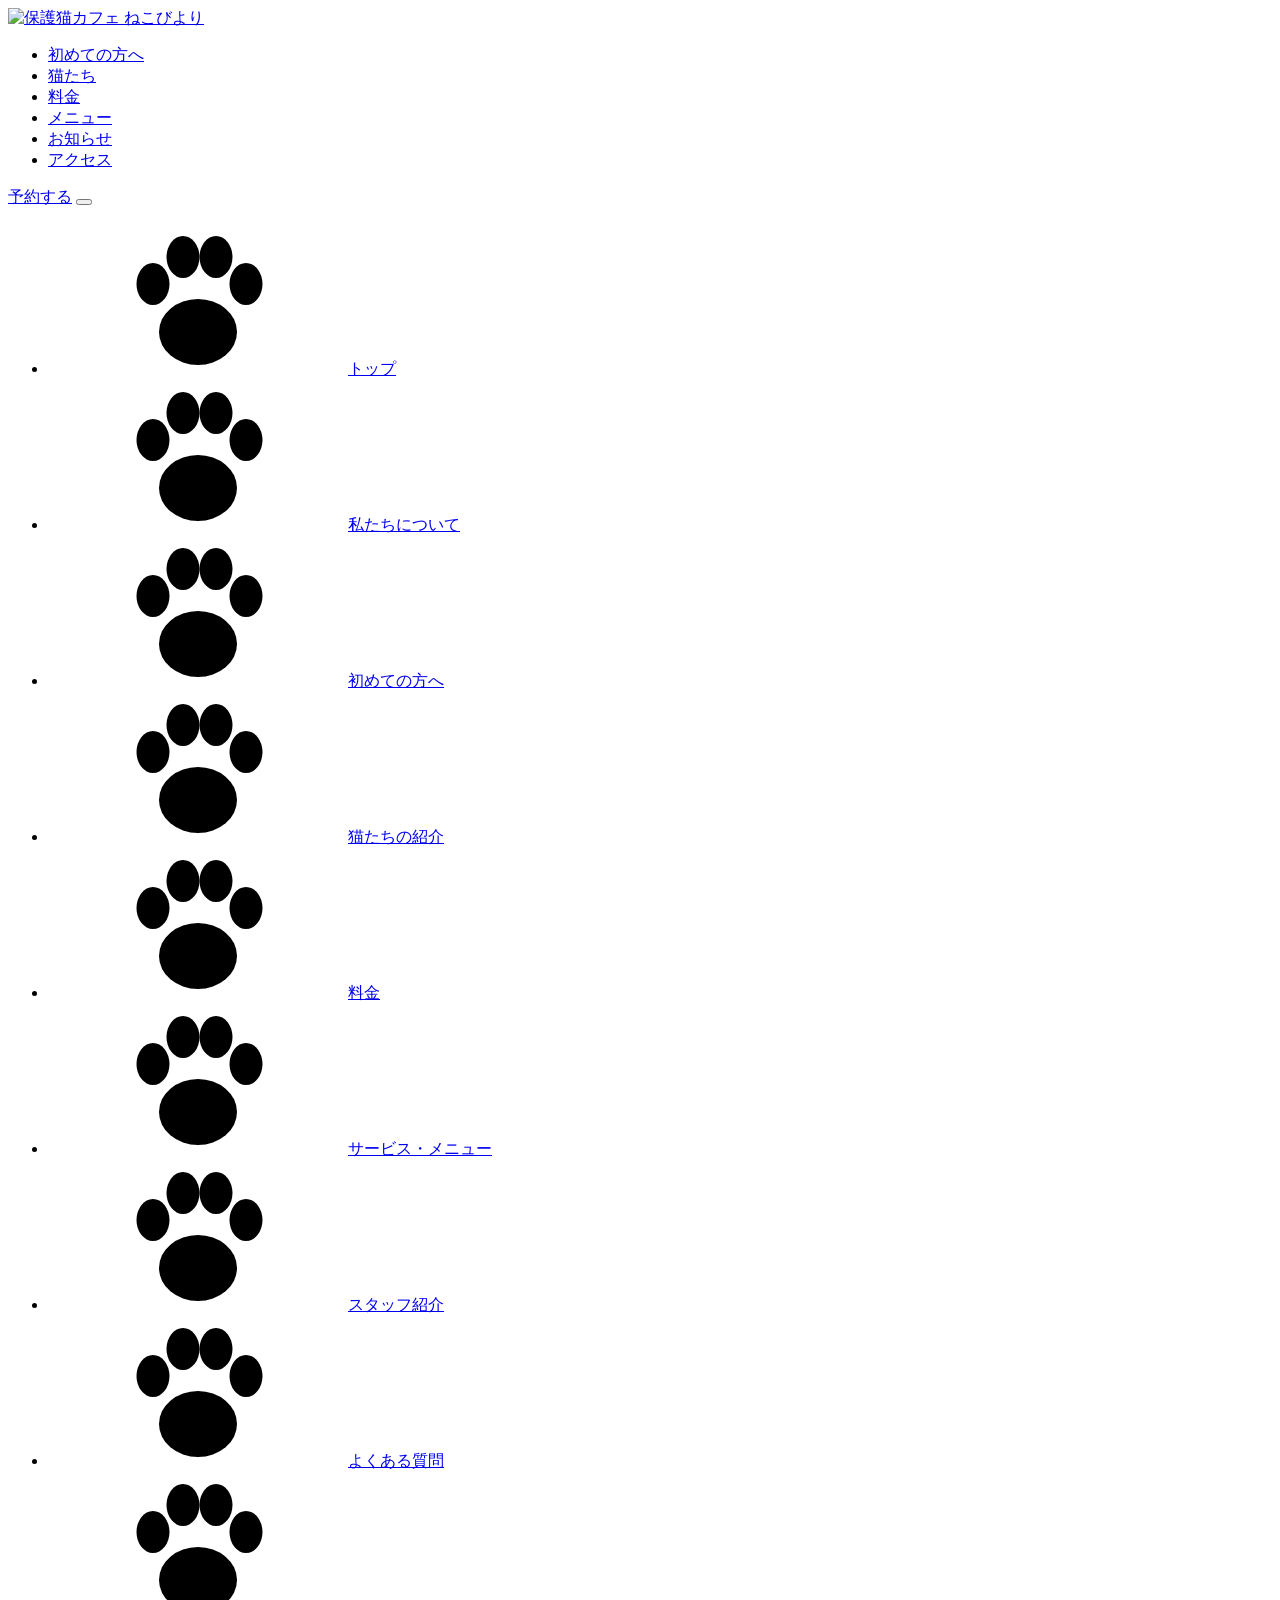
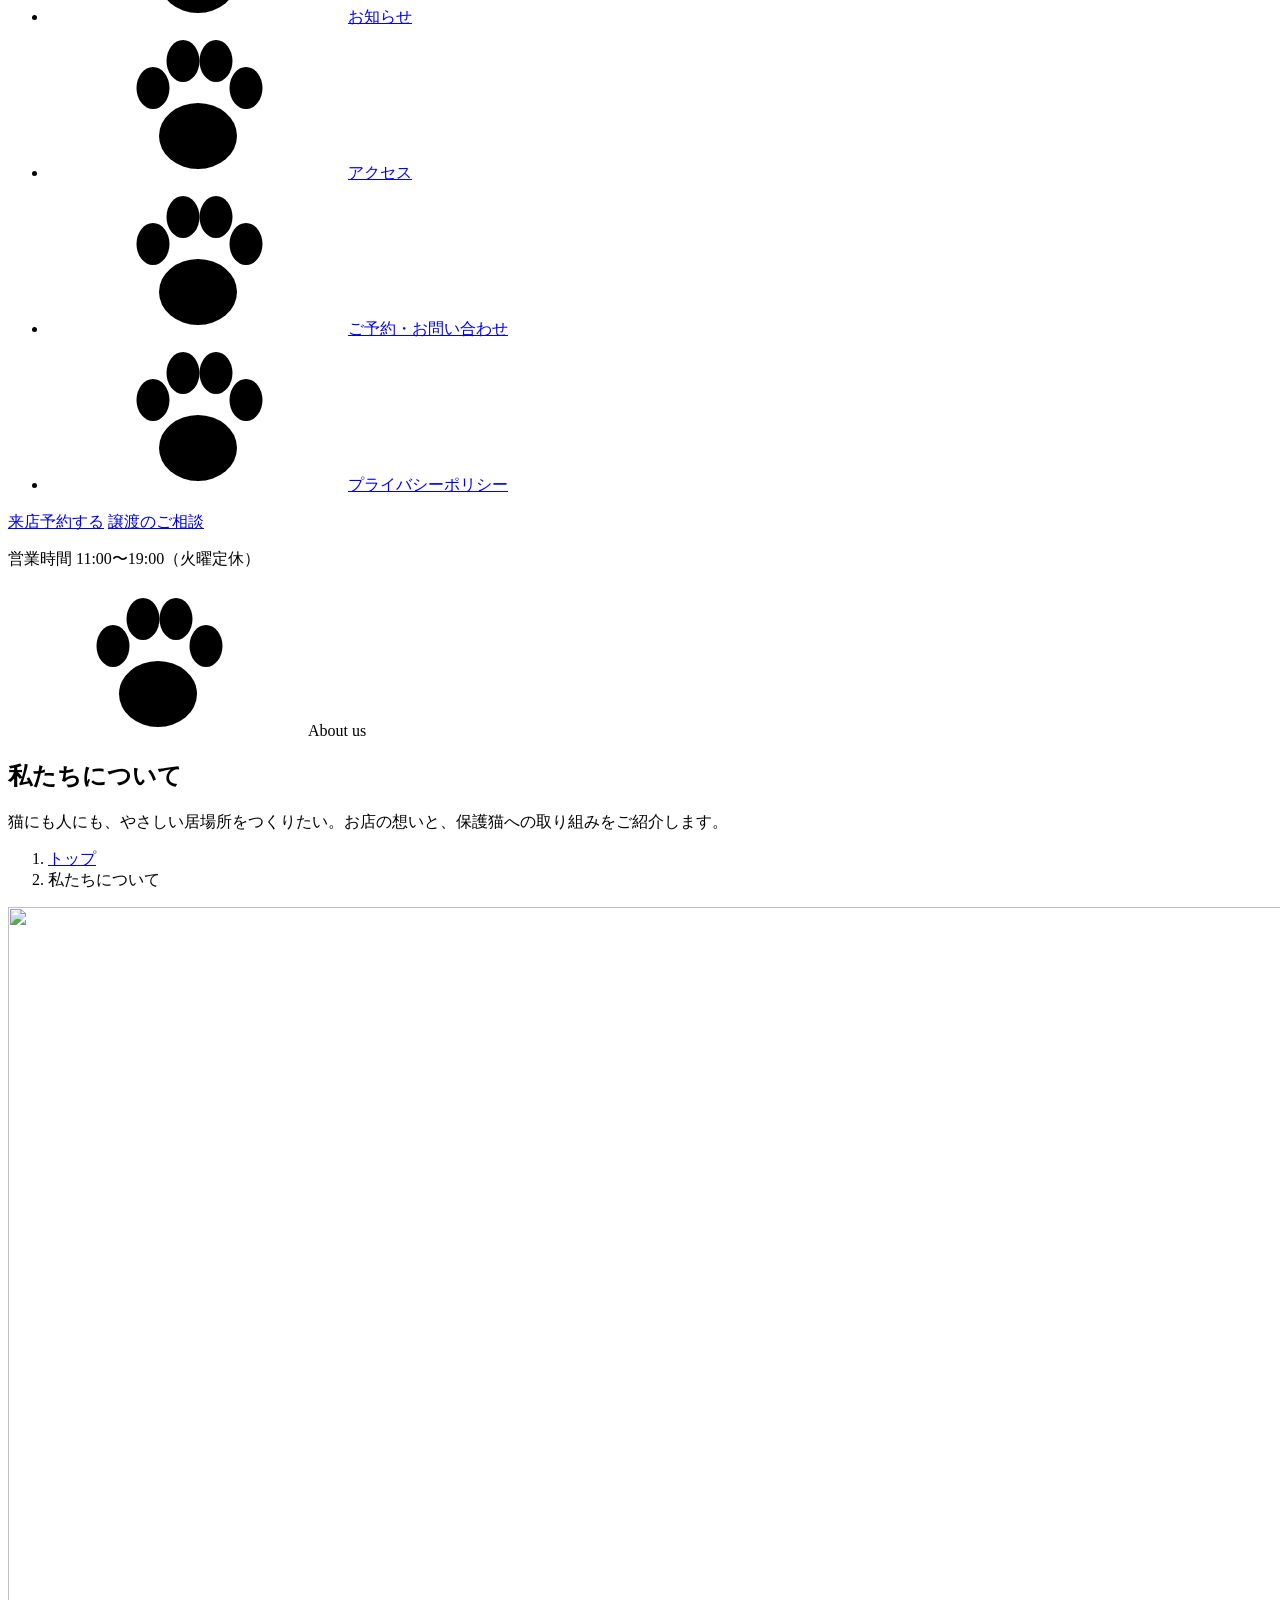
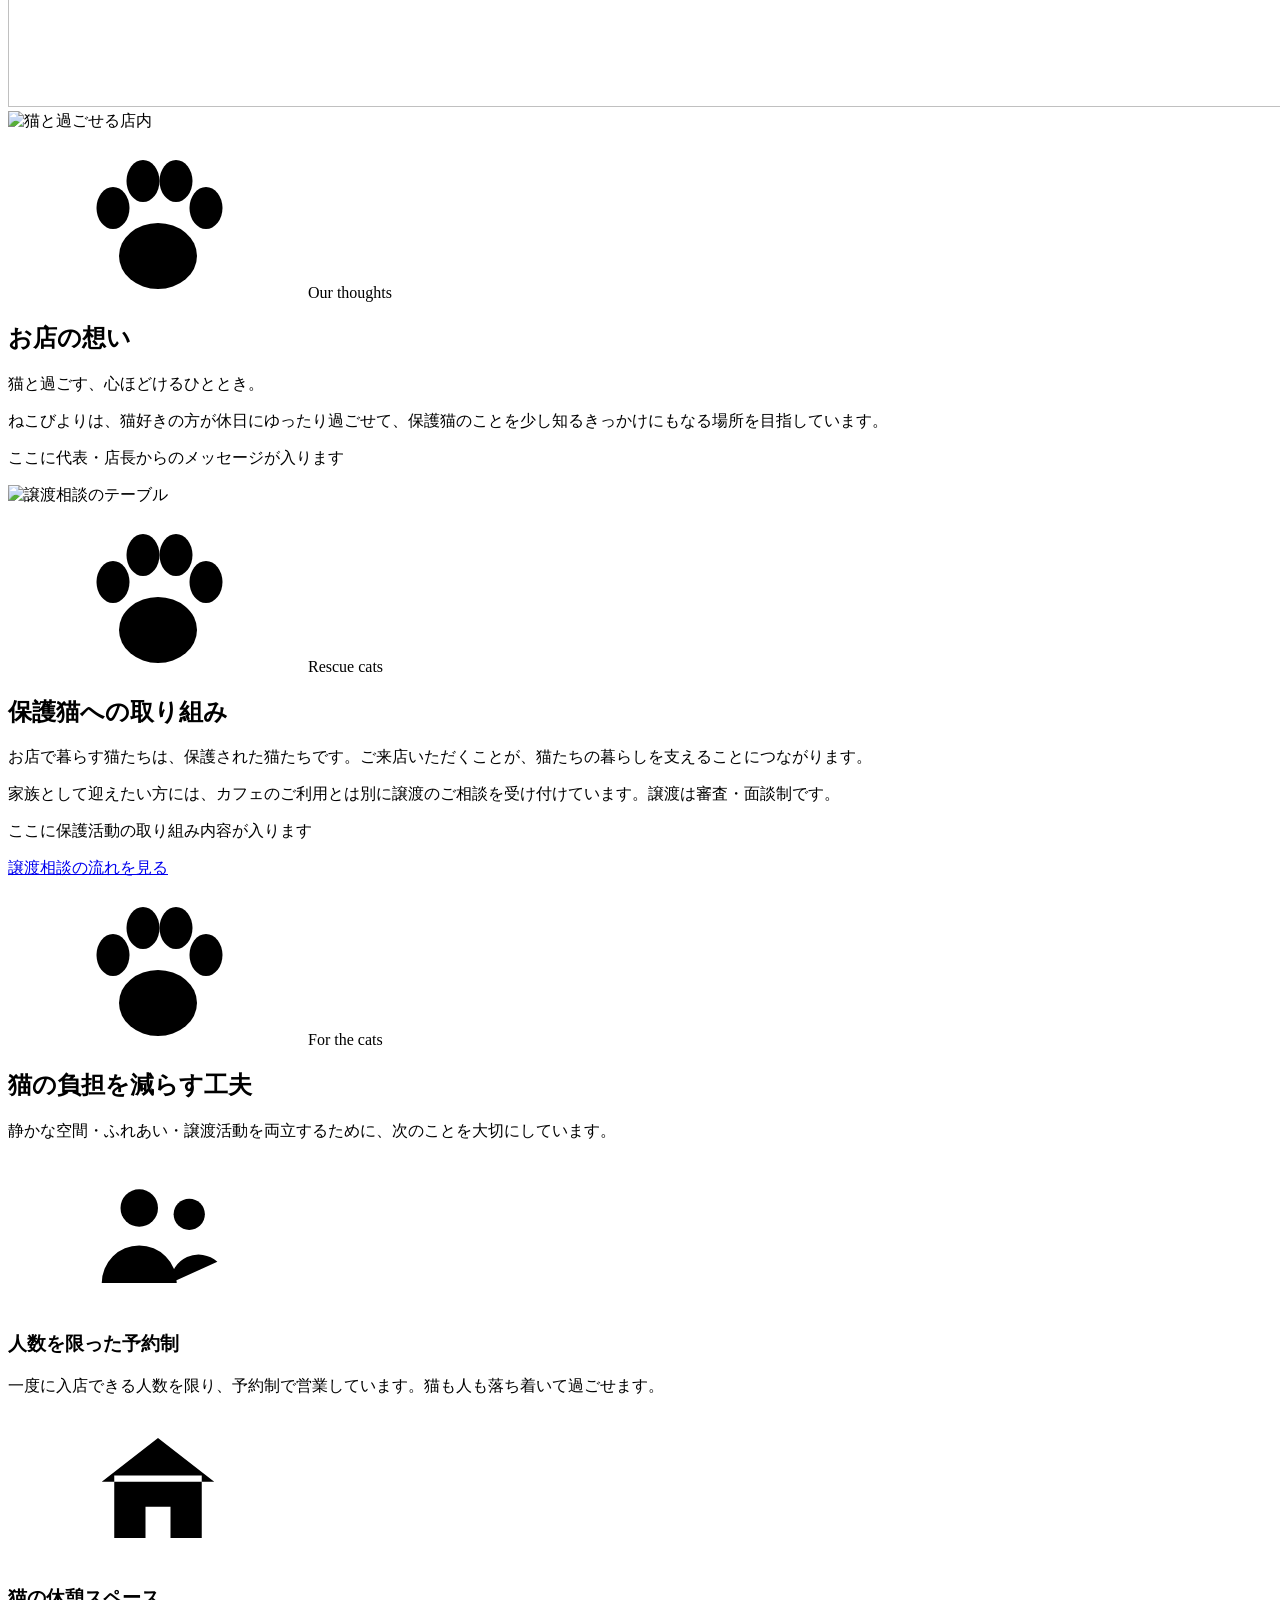
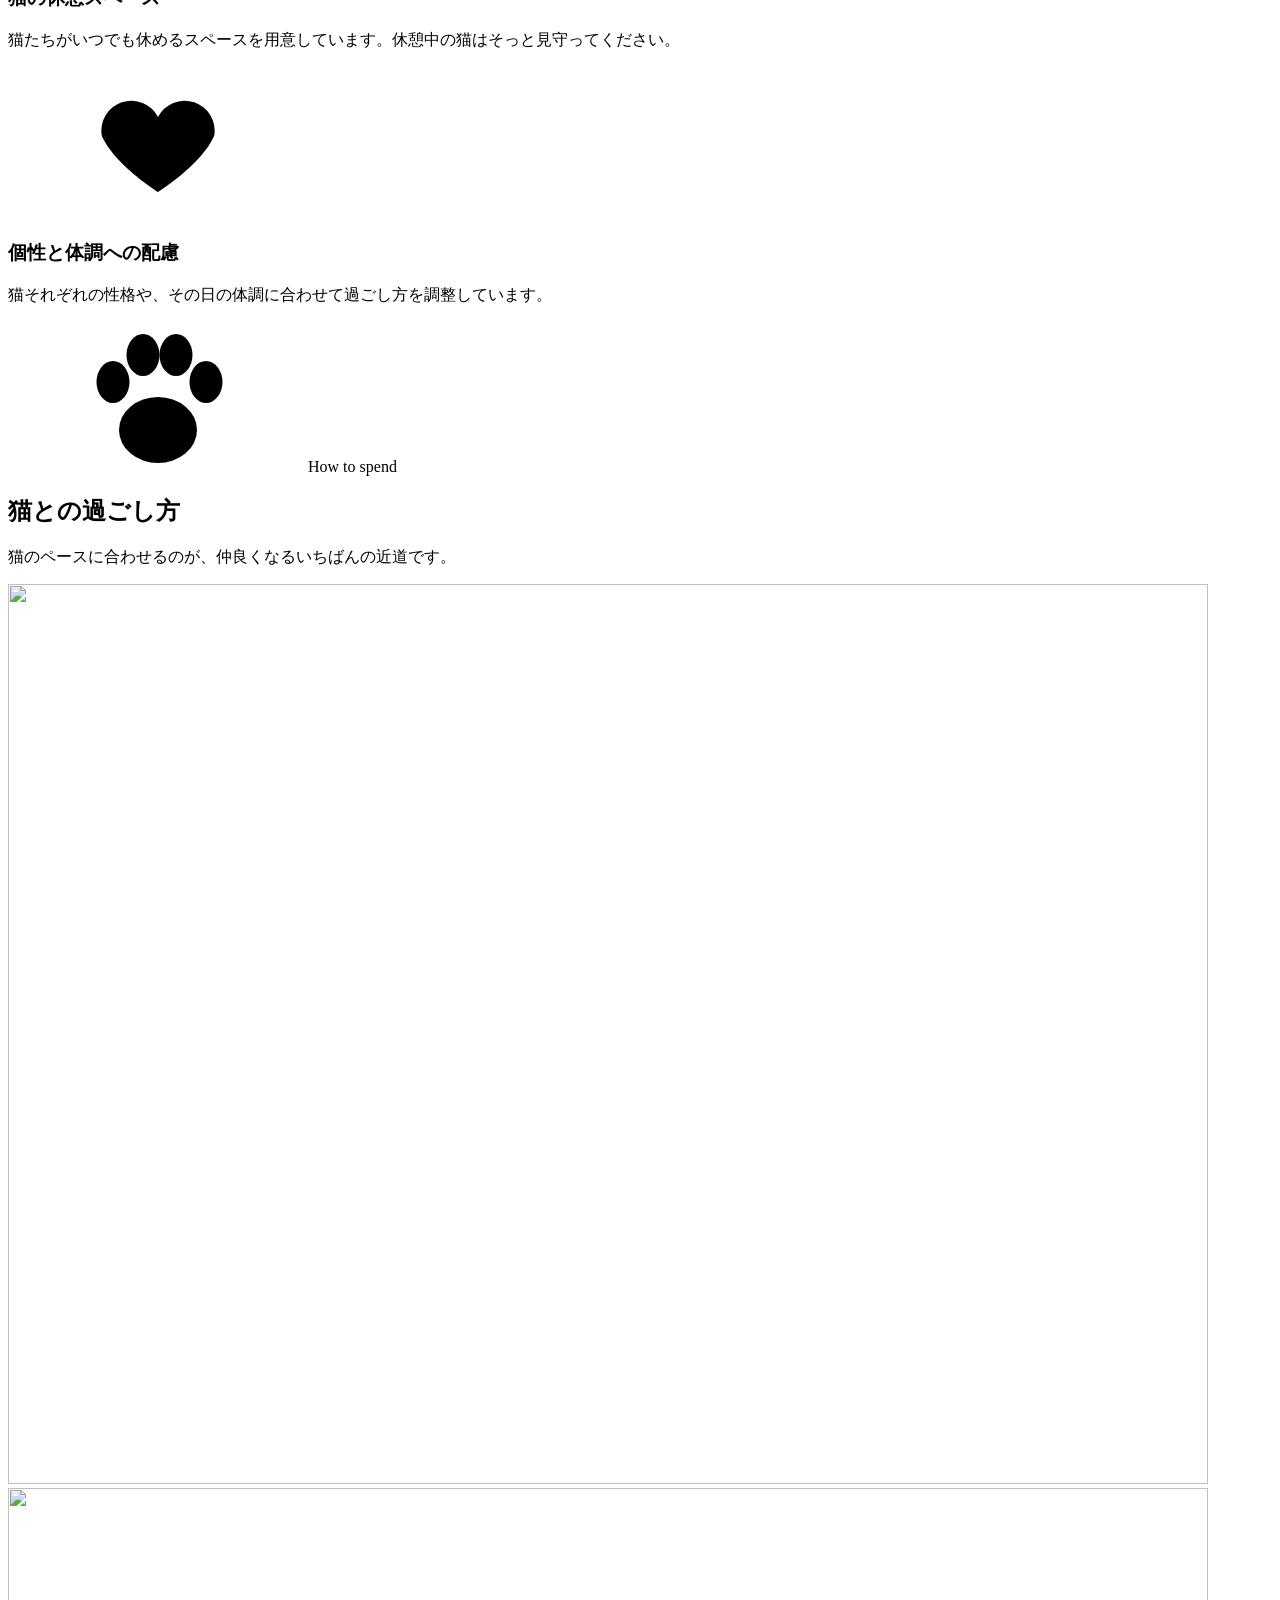
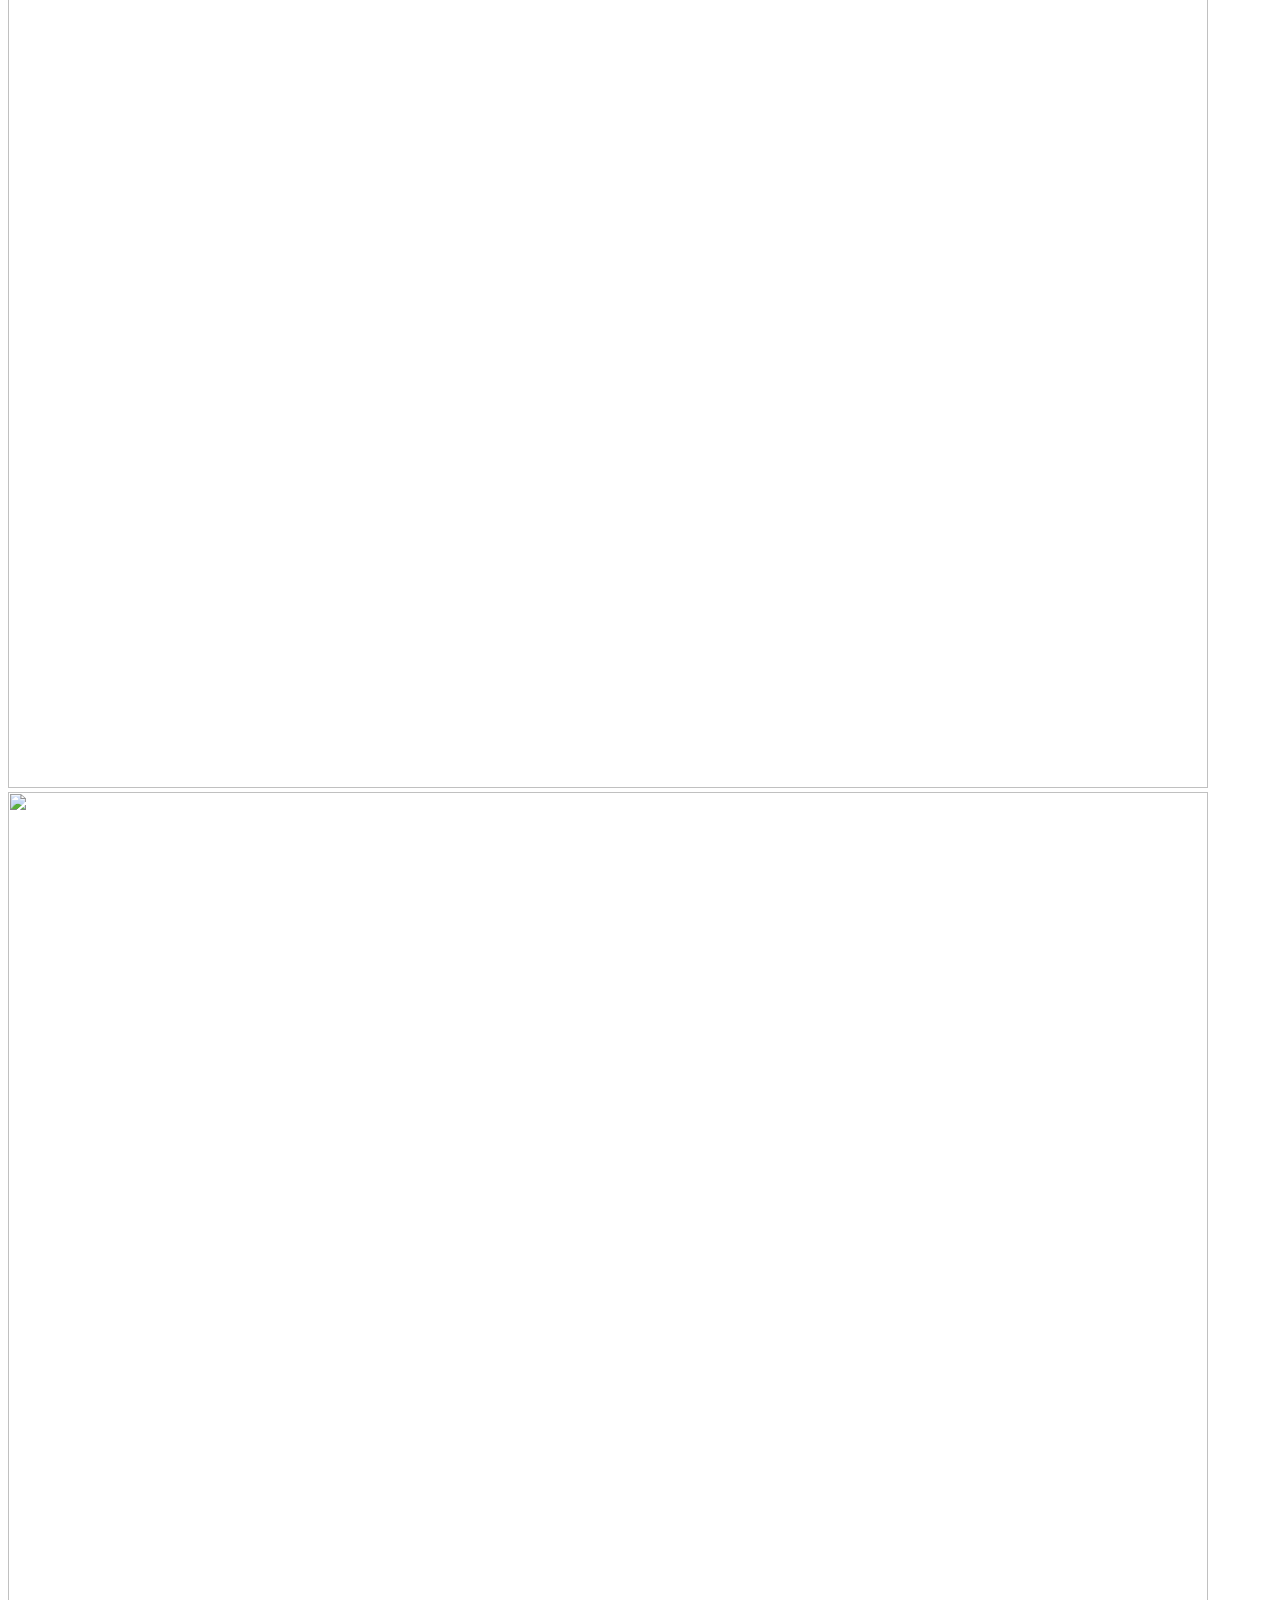
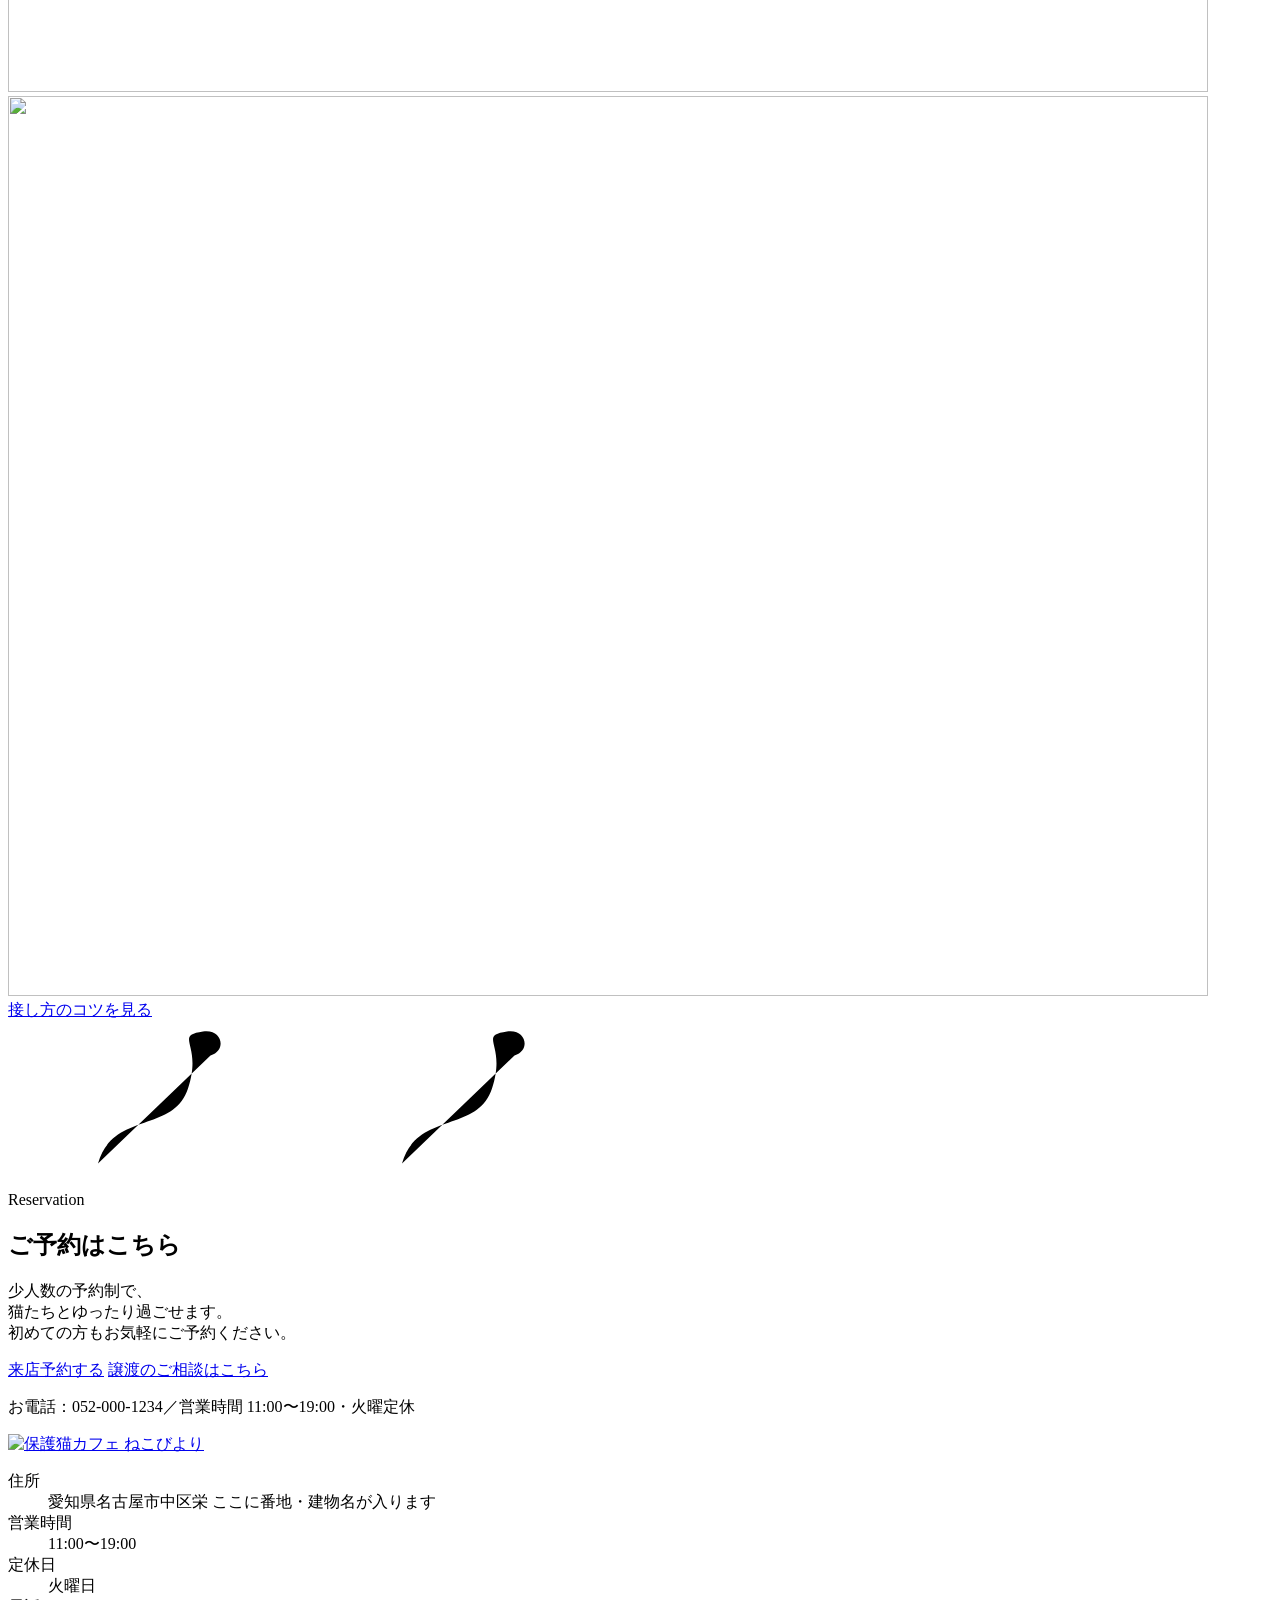
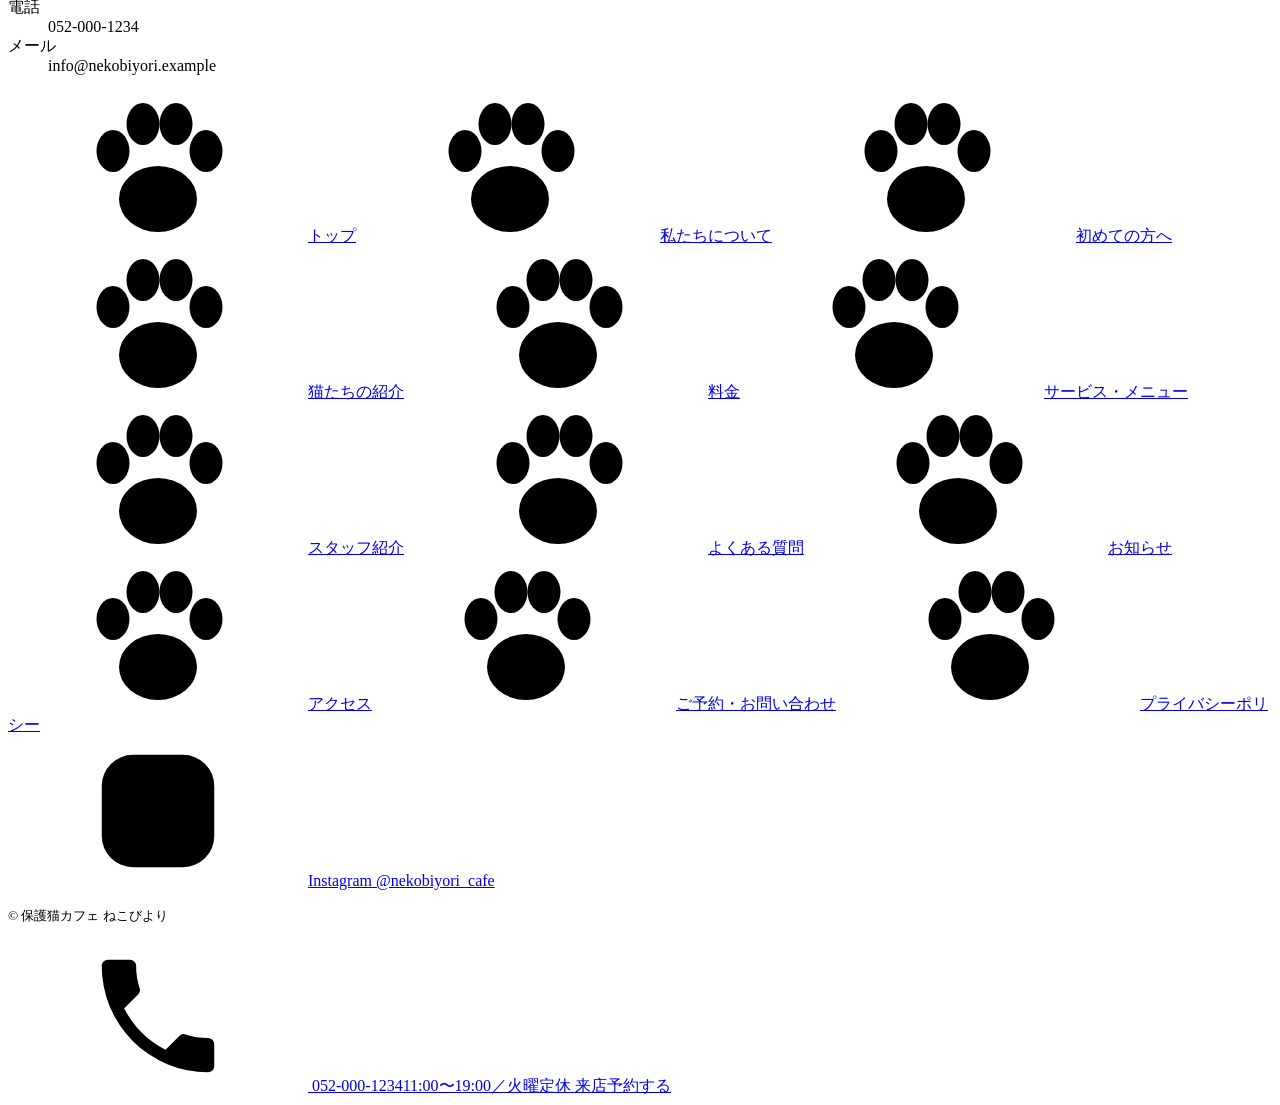
==== about.html @ e06d3104 "初回公開：HTMLページ・README・設定ファイル" ====
<!DOCTYPE html>
<html lang="ja" class="no-js">
<head>
<meta charset="UTF-8">
<meta name="viewport" content="width=device-width, initial-scale=1">
<title>私たちについて｜保護猫カフェ ねこびより</title>
<meta name="description" content="保護猫カフェ ねこびよりの想いと、保護猫への取り組み、猫の負担を減らす工夫をご紹介します。">
<link rel="icon" href="favicon.ico" sizes="any">
<link rel="icon" href="images/favicon-32.png" type="image/png" sizes="32x32">
<link rel="icon" href="images/favicon-192.png" type="image/png" sizes="192x192">
<link rel="apple-touch-icon" href="images/apple-touch-icon.png">
<link rel="preconnect" href="https://fonts.googleapis.com">
<link rel="preconnect" href="https://fonts.gstatic.com" crossorigin>
<link href="https://fonts.googleapis.com/css2?family=Noto+Sans+JP:wght@400;500;700&family=Zen+Maru+Gothic:wght@500;700&display=swap" rel="stylesheet">
<link rel="stylesheet" href="css/style.css">
</head>
<body class="page-about">
<svg xmlns="http://www.w3.org/2000/svg" style="display:none" aria-hidden="true">
  <!-- 肉球（オリジナル） -->
  <symbol id="i-paw" viewBox="-24 -26 48 50"><ellipse cx="0" cy="10" rx="13" ry="11"/><ellipse cx="-15" cy="-6" rx="5.5" ry="7"/><ellipse cx="-5" cy="-15" rx="5.5" ry="7"/><ellipse cx="6" cy="-15" rx="5.5" ry="7"/><ellipse cx="16" cy="-6" rx="5.5" ry="7"/></symbol>
  <!-- しっぽの波線 -->
  <symbol id="i-tail" viewBox="0 0 140 24"><path d="M4 14 C 22 2, 34 22, 52 12 S 82 2, 100 12 S 124 20, 128 10 C 131 3, 138 4, 136 10"/></symbol>
  <symbol id="i-tail-big" viewBox="0 0 200 200"><path d="M20 190 C 40 120, 120 150, 140 90 S 120 20, 160 14 C 186 10, 192 40, 170 46"/></symbol>
  <symbol id="i-tel" viewBox="0 0 24 24"><path d="M6.6 10.8a15.1 15.1 0 0 0 6.6 6.6l2.2-2.2a1 1 0 0 1 1-.25 11.4 11.4 0 0 0 3.6.57 1 1 0 0 1 1 1V20a1 1 0 0 1-1 1A17 17 0 0 1 3 4a1 1 0 0 1 1-1h3.5a1 1 0 0 1 1 1c0 1.25.2 2.45.57 3.57a1 1 0 0 1-.25 1l-2.2 2.2Z"/></symbol>
  <symbol id="i-check" viewBox="0 0 24 24"><path d="M12 2a10 10 0 1 0 0 20 10 10 0 0 0 0-20Zm-1.4 14.6-4.2-4.2 1.4-1.4 2.8 2.8 5.6-5.6 1.4 1.4-7 7Z"/></symbol>
  <symbol id="i-info" viewBox="0 0 24 24"><path d="M12 2a10 10 0 1 0 0 20 10 10 0 0 0 0-20Zm1 15h-2v-6h2v6Zm0-8h-2V7h2v2Z"/></symbol>
  <symbol id="i-insta" viewBox="0 0 24 24"><rect x="3" y="3" width="18" height="18" rx="5"/><circle cx="12" cy="12" r="4"/><circle cx="17.3" cy="6.7" r="0.6"/></symbol>
  <!-- 線のアイコン（利用ルールなど） -->
  <symbol id="i-calendar" viewBox="0 0 24 24"><rect x="3" y="5" width="18" height="16" rx="3"/><path d="M3 10h18M8 3v4M16 3v4"/></symbol>
  <symbol id="i-child" viewBox="0 0 24 24"><circle cx="8" cy="6" r="2.5"/><circle cx="16.5" cy="9" r="2"/><path d="M4 21v-6a4 4 0 0 1 8 0v6M13.5 21v-4a3 3 0 0 1 6 0v4"/></symbol>
  <symbol id="i-hand" viewBox="0 0 24 24"><path d="M7 13V6a1.5 1.5 0 0 1 3 0v5M10 11V4.5a1.5 1.5 0 0 1 3 0V11M13 11V5.5a1.5 1.5 0 0 1 3 0V12M16 12V8.5a1.5 1.5 0 0 1 3 0V15a6 6 0 0 1-6 6h-1a6 6 0 0 1-5-2.7L4 14.5a1.5 1.5 0 0 1 2.4-1.8L7 13.5"/></symbol>
  <symbol id="i-camera" viewBox="0 0 24 24"><path d="M4 8h3l2-3h6l2 3h3v11H4z"/><circle cx="12" cy="13" r="3.5"/><path d="M3 3l18 18"/></symbol>
  <symbol id="i-moon" viewBox="0 0 24 24"><path d="M20 14.5A8 8 0 0 1 9.5 4 8 8 0 1 0 20 14.5Z"/></symbol>
  <symbol id="i-cup" viewBox="0 0 24 24"><path d="M4 9h13v5a6 6 0 0 1-6 6h-1a6 6 0 0 1-6-6V9ZM17 11h1.5a2.5 2.5 0 0 1 0 5H16M8 3c0 1.5 1 1.5 1 3M12 3c0 1.5 1 1.5 1 3"/></symbol>
  <symbol id="i-heart" viewBox="0 0 24 24"><path d="M12 20s-7-4.4-9-9a4.8 4.8 0 0 1 9-3 4.8 4.8 0 0 1 9 3c-2 4.6-9 9-9 9Z"/></symbol>
  <symbol id="i-users" viewBox="0 0 24 24"><circle cx="9" cy="8" r="3"/><circle cx="17" cy="9" r="2.5"/><path d="M3 20a6 6 0 0 1 12 0M14 20a4.5 4.5 0 0 1 7.5-3.4"/></symbol>
  <symbol id="i-home" viewBox="0 0 24 24"><path d="M3 11 12 4l9 7M5 10v10h14V10M10 20v-5h4v5"/></symbol>
  <symbol id="i-door" viewBox="0 0 24 24"><path d="M5 21V4.5A1.5 1.5 0 0 1 6.5 3h11A1.5 1.5 0 0 1 19 4.5V21M3 21h18"/><circle cx="15" cy="12.5" r="1"/></symbol>
  <!-- 猫の顔（オリジナル） -->
  <symbol id="i-cat" viewBox="0 0 24 24"><path d="M4.5 19.5V9.5L6 3.5l4 4h4l4-4 1.5 6v10z"/><path d="M9 13.5h.01M15 13.5h.01M10.5 16.5q1.5 1.2 3 0M1.5 15.5l3 .5M1.5 18.5l3-.5M22.5 15.5l-3 .5M22.5 18.5l-3-.5"/></symbol>
  <symbol id="i-quiet" viewBox="0 0 24 24"><path d="M4 9h4l5-4v14l-5-4H4zM17 9l4 6M21 9l-4 6"/></symbol>
</svg>

<header class="header" id="header">
  <div class="header__inner">
    <a class="header__logo" href="index.html">
      <!-- ロゴ：images/logo-header.png（元データ：images/logo.png・背景透過） -->
      <img src="images/logo-header.png" width="222" height="160" alt="保護猫カフェ ねこびより">
    </a>
    <nav class="gnav" aria-label="グローバルナビゲーション">
      <ul class="gnav__list">
          <li><a class="gnav__link" href="guide.html">初めての方へ</a></li>
          <li><a class="gnav__link" href="cats.html">猫たち</a></li>
          <li><a class="gnav__link" href="price.html">料金</a></li>
          <li><a class="gnav__link" href="menu.html">メニュー</a></li>
          <li><a class="gnav__link" href="news.html">お知らせ</a></li>
          <li><a class="gnav__link" href="access.html">アクセス</a></li>
      </ul>
    </nav>
    <a class="btn btn--reserve btn--sm header__reserve" href="reserve.html">予約する<span class="btn__arrow" aria-hidden="true"></span></a>
    <button class="hamburger" type="button" aria-controls="drawer" aria-expanded="false" aria-label="メニューを開く">
      <span></span><span></span><span></span>
    </button>
  </div>
  <div class="drawer" id="drawer" aria-hidden="true">
    <nav aria-label="スマートフォン用メニュー">
      <ul class="drawer__list">
        <li><a class="drawer__link" href="index.html"><svg aria-hidden="true"><use href="#i-paw"></use></svg>トップ</a></li>
        <li><a class="drawer__link" href="about.html"><svg aria-hidden="true"><use href="#i-paw"></use></svg>私たちについて</a></li>
        <li><a class="drawer__link" href="guide.html"><svg aria-hidden="true"><use href="#i-paw"></use></svg>初めての方へ</a></li>
        <li><a class="drawer__link" href="cats.html"><svg aria-hidden="true"><use href="#i-paw"></use></svg>猫たちの紹介</a></li>
        <li><a class="drawer__link" href="price.html"><svg aria-hidden="true"><use href="#i-paw"></use></svg>料金</a></li>
        <li><a class="drawer__link" href="menu.html"><svg aria-hidden="true"><use href="#i-paw"></use></svg>サービス・メニュー</a></li>
        <li><a class="drawer__link" href="staff.html"><svg aria-hidden="true"><use href="#i-paw"></use></svg>スタッフ紹介</a></li>
        <li><a class="drawer__link" href="faq.html"><svg aria-hidden="true"><use href="#i-paw"></use></svg>よくある質問</a></li>
        <li><a class="drawer__link" href="news.html"><svg aria-hidden="true"><use href="#i-paw"></use></svg>お知らせ</a></li>
        <li><a class="drawer__link" href="access.html"><svg aria-hidden="true"><use href="#i-paw"></use></svg>アクセス</a></li>
        <li><a class="drawer__link" href="reserve.html"><svg aria-hidden="true"><use href="#i-paw"></use></svg>ご予約・お問い合わせ</a></li>
        <li><a class="drawer__link" href="privacy.html"><svg aria-hidden="true"><use href="#i-paw"></use></svg>プライバシーポリシー</a></li>
      </ul>
    </nav>
    <div class="drawer__cta">
      <a class="btn btn--reserve btn--lg" href="reserve.html">来店予約する<span class="btn__arrow" aria-hidden="true"></span></a>
      <a class="btn btn--outline" href="reserve.html#adoption">譲渡のご相談</a>
    </div>
    <!-- ▼WP化：営業時間 -->
    <p class="drawer__info">営業時間 11:00〜19:00（火曜定休）</p>
    <!-- ▲WP化：営業時間 -->
  </div>
</header>

<main class="main" id="main">
  <section class="page-header">
    <div class="container page-header__inner">
      <div class="page-header__text">
        <p class="page-header__en"><svg aria-hidden="true"><use href="#i-paw"></use></svg>About us</p>
        <h1 class="page-header__title">私たちについて</h1>
        <p class="page-header__lead">猫にも人にも、やさしい居場所をつくりたい。お店の想いと、保護猫への取り組みをご紹介します。</p>
        <nav aria-label="パンくずリスト"><ol class="breadcrumb"><li><a href="index.html">トップ</a></li><li aria-current="page">私たちについて</li></ol></nav>
      </div>
      <div class="page-header__photo">
        <!-- 画像差し替え：page-header-about｜1600×800（2:1）｜私たちについてページのタイトル背景 -->
<img src="images/page-header-about.jpg" width="1600" height="800" alt="" fetchpriority="high" decoding="async">
      </div>
    </div>
  </section>

  <!-- ========== お店の想い ========== -->
  <section class="section section--tight">
    <div class="container">
      <div class="media">
        <div class="media__photo js-fade">
          <!-- 画像差し替え：interior-01｜1200×900（4:3）｜店内のイメージ（くつろぎスペース） -->
<img src="images/interior-01.jpg" width="1200" height="900" alt="猫と過ごせる店内" loading="lazy" decoding="async">
        </div>
        <div class="media__text js-fade">
          <p class="sec-title__en"><svg aria-hidden="true"><use href="#i-paw"></use></svg>Our thoughts</p>
          <h2 class="sub-title">お店の想い</h2>
          <p>猫と過ごす、心ほどけるひととき。</p>
          <p>ねこびよりは、猫好きの方が休日にゆったり過ごせて、保護猫のことを少し知るきっかけにもなる場所を目指しています。</p>
          <p><span class="ph">ここに代表・店長からのメッセージが入ります</span></p>
        </div>
      </div>
      <div class="media media--reverse">
        <div class="media__photo js-fade">
          <!-- 画像差し替え：feature-03｜1200×900（4:3）｜譲渡相談のテーブル -->
<img src="images/feature-03.jpg" width="1200" height="900" alt="譲渡相談のテーブル" loading="lazy" decoding="async">
        </div>
        <div class="media__text js-fade">
          <p class="sec-title__en"><svg aria-hidden="true"><use href="#i-paw"></use></svg>Rescue cats</p>
          <h2 class="sub-title">保護猫への取り組み</h2>
          <p>お店で暮らす猫たちは、保護された猫たちです。ご来店いただくことが、猫たちの暮らしを支えることにつながります。</p>
          <p>家族として迎えたい方には、カフェのご利用とは別に譲渡のご相談を受け付けています。譲渡は審査・面談制です。</p>
          <p><span class="ph">ここに保護活動の取り組み内容が入ります</span></p>
          <div class="btn-wrap btn-wrap--left">
            <a class="btn btn--main" href="menu.html#adoption">譲渡相談の流れを見る<span class="btn__arrow" aria-hidden="true"></span></a>
          </div>
        </div>
      </div>
    </div>
  </section>

  <!-- ========== 猫の負担を減らす工夫 ========== -->
  <section class="section section--tint">
    <div class="container">
      <div class="sec-title js-fade">
      <p class="sec-title__en"><svg aria-hidden="true"><use href="#i-paw"></use></svg>For the cats</p>
      <h2 class="sec-title__ja">猫の負担を減らす工夫</h2>
      <p class="sec-title__lead">静かな空間・ふれあい・譲渡活動を両立するために、次のことを大切にしています。</p>
    </div>
      <div class="care-points">
        <div class="care-points__item js-fade">
          <svg aria-hidden="true"><use href="#i-users"></use></svg>
          <h3 class="care-points__title">人数を限った予約制</h3>
          <p class="care-points__text">一度に入店できる人数を限り、予約制で営業しています。猫も人も落ち着いて過ごせます。</p>
        </div>
        <div class="care-points__item js-fade">
          <svg aria-hidden="true"><use href="#i-home"></use></svg>
          <h3 class="care-points__title">猫の休憩スペース</h3>
          <p class="care-points__text">猫たちがいつでも休めるスペースを用意しています。休憩中の猫はそっと見守ってください。</p>
        </div>
        <div class="care-points__item js-fade">
          <svg aria-hidden="true"><use href="#i-heart"></use></svg>
          <h3 class="care-points__title">個性と体調への配慮</h3>
          <p class="care-points__text">猫それぞれの性格や、その日の体調に合わせて過ごし方を調整しています。</p>
        </div>
      </div>
    </div>
  </section>

  <!-- ========== 猫との過ごし方 ========== -->
  <section class="section">
    <div class="container">
      <div class="sec-title js-fade">
      <p class="sec-title__en"><svg aria-hidden="true"><use href="#i-paw"></use></svg>How to spend</p>
      <h2 class="sec-title__ja">猫との過ごし方</h2>
      <p class="sec-title__lead">猫のペースに合わせるのが、仲良くなるいちばんの近道です。</p>
    </div>
      <div class="gallery">
        <div class="gallery__item js-fade"><!-- 画像差し替え：interior-01｜1200×900（4:3）｜店内のイメージ（くつろぎスペース） -->
<img src="images/interior-01.jpg" width="1200" height="900" alt="" loading="lazy" decoding="async"></div>
        <div class="gallery__item js-fade"><!-- 画像差し替え：interior-02｜1200×900（4:3）｜店内のイメージ（猫の休憩スペース） -->
<img src="images/interior-02.jpg" width="1200" height="900" alt="" loading="lazy" decoding="async"></div>
        <div class="gallery__item js-fade"><!-- 画像差し替え：interior-03｜1200×900（4:3）｜店内のイメージ（カウンター） -->
<img src="images/interior-03.jpg" width="1200" height="900" alt="" loading="lazy" decoding="async"></div>
        <div class="gallery__item js-fade"><!-- 画像差し替え：interior-04｜1200×900（4:3）｜外観のイメージ -->
<img src="images/interior-04.jpg" width="1200" height="900" alt="" loading="lazy" decoding="async"></div>
      </div>
      <div class="btn-wrap">
        <a class="btn btn--main" href="guide.html#tips">接し方のコツを見る<span class="btn__arrow" aria-hidden="true"></span></a>
      </div>
    </div>
  </section>

  <section class="cta" aria-labelledby="cta-title">
    <div class="container">
      <div class="cta__box js-fade">
        <svg class="cta__deco" aria-hidden="true"><use href="#i-tail-big"></use></svg>
        <svg class="cta__deco cta__deco--left" aria-hidden="true"><use href="#i-tail-big"></use></svg>
        <p class="cta__en">Reservation</p>
        <h2 class="cta__title" id="cta-title">ご予約はこちら</h2>
        <p class="cta__text">少人数の予約制で、<br class="br-sp">猫たちとゆったり過ごせます。<br>初めての方もお気軽にご予約ください。</p>
        <div class="cta__buttons">
          <a class="btn btn--reserve btn--lg" href="reserve.html">来店予約する<span class="btn__arrow" aria-hidden="true"></span></a>
          <a class="cta__sub" href="reserve.html#adoption">譲渡のご相談はこちら</a>
        </div>
        <p class="cta__tel">お電話：052-000-1234／営業時間 11:00〜19:00・火曜定休</p>
      </div>
    </div>
  </section>
</main>

<footer class="footer">
  <div class="container">
    <div class="footer__grid">
      <div>
        <a class="footer__logo" href="index.html">
          <!-- ロゴ：images/logo-header.png（元データ：images/logo.png・背景透過） -->
          <img src="images/logo-header.png" width="222" height="160" alt="保護猫カフェ ねこびより" loading="lazy">
        </a>
        <!-- ▼WP化：店舗情報・営業時間 -->
        <dl class="footer__info">
          <dt>住所</dt><dd>愛知県名古屋市中区栄 <span class="ph">ここに番地・建物名が入ります</span></dd>
          <dt>営業時間</dt><dd>11:00〜19:00</dd>
          <dt>定休日</dt><dd>火曜日</dd>
          <dt>電話</dt><dd>052-000-1234</dd>
          <dt>メール</dt><dd>info@nekobiyori.example</dd>
        </dl>
        <!-- ▲WP化：店舗情報・営業時間 -->
      </div>
      <div>
        <nav class="footer__nav" aria-label="フッターナビゲーション">
          <a href="index.html"><svg aria-hidden="true"><use href="#i-paw"></use></svg>トップ</a>
          <a href="about.html"><svg aria-hidden="true"><use href="#i-paw"></use></svg>私たちについて</a>
          <a href="guide.html"><svg aria-hidden="true"><use href="#i-paw"></use></svg>初めての方へ</a>
          <a href="cats.html"><svg aria-hidden="true"><use href="#i-paw"></use></svg>猫たちの紹介</a>
          <a href="price.html"><svg aria-hidden="true"><use href="#i-paw"></use></svg>料金</a>
          <a href="menu.html"><svg aria-hidden="true"><use href="#i-paw"></use></svg>サービス・メニュー</a>
          <a href="staff.html"><svg aria-hidden="true"><use href="#i-paw"></use></svg>スタッフ紹介</a>
          <a href="faq.html"><svg aria-hidden="true"><use href="#i-paw"></use></svg>よくある質問</a>
          <a href="news.html"><svg aria-hidden="true"><use href="#i-paw"></use></svg>お知らせ</a>
          <a href="access.html"><svg aria-hidden="true"><use href="#i-paw"></use></svg>アクセス</a>
          <a href="reserve.html"><svg aria-hidden="true"><use href="#i-paw"></use></svg>ご予約・お問い合わせ</a>
          <a href="privacy.html"><svg aria-hidden="true"><use href="#i-paw"></use></svg>プライバシーポリシー</a>
        </nav>
        <a class="footer__sns" href="https://www.instagram.com/" target="_blank" rel="noopener"><svg aria-hidden="true"><use href="#i-insta"></use></svg>Instagram @nekobiyori_cafe</a>
      </div>
    </div>
    <p class="footer__copy"><small>&copy; 保護猫カフェ ねこびより</small></p>
  </div>
</footer>

<div class="sp-cta">
  <a class="sp-cta__tel" href="tel:0520001234">
    <span class="sp-cta__tel-icon"><svg aria-hidden="true"><use href="#i-tel"></use></svg></span>
    <span class="sp-cta__tel-text"><span class="sp-cta__tel-num">052-000-1234</span><span class="sp-cta__tel-time">11:00〜19:00／火曜定休</span></span>
  </a>
  <a class="btn btn--reserve" href="reserve.html">来店予約する<span class="btn__arrow" aria-hidden="true"></span></a>
</div>

<script src="js/main.js"></script>
</body>
</html>
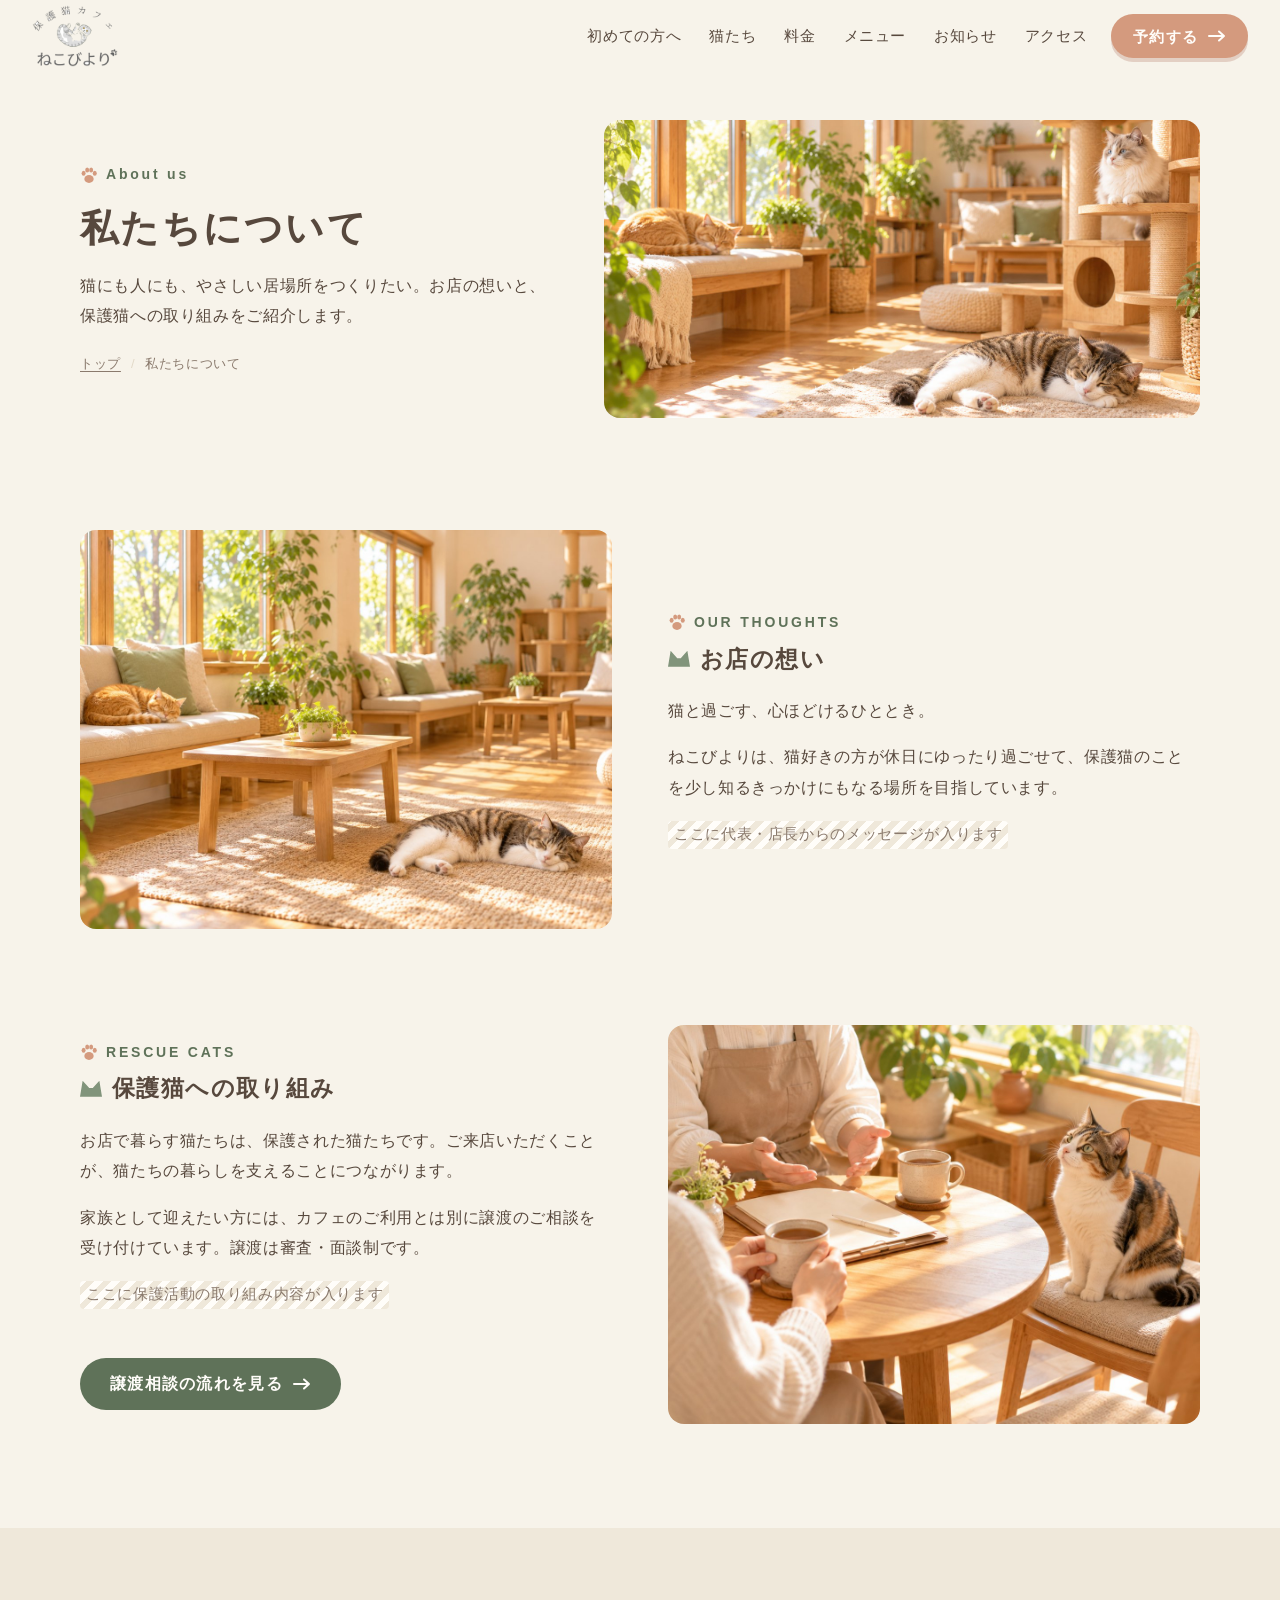
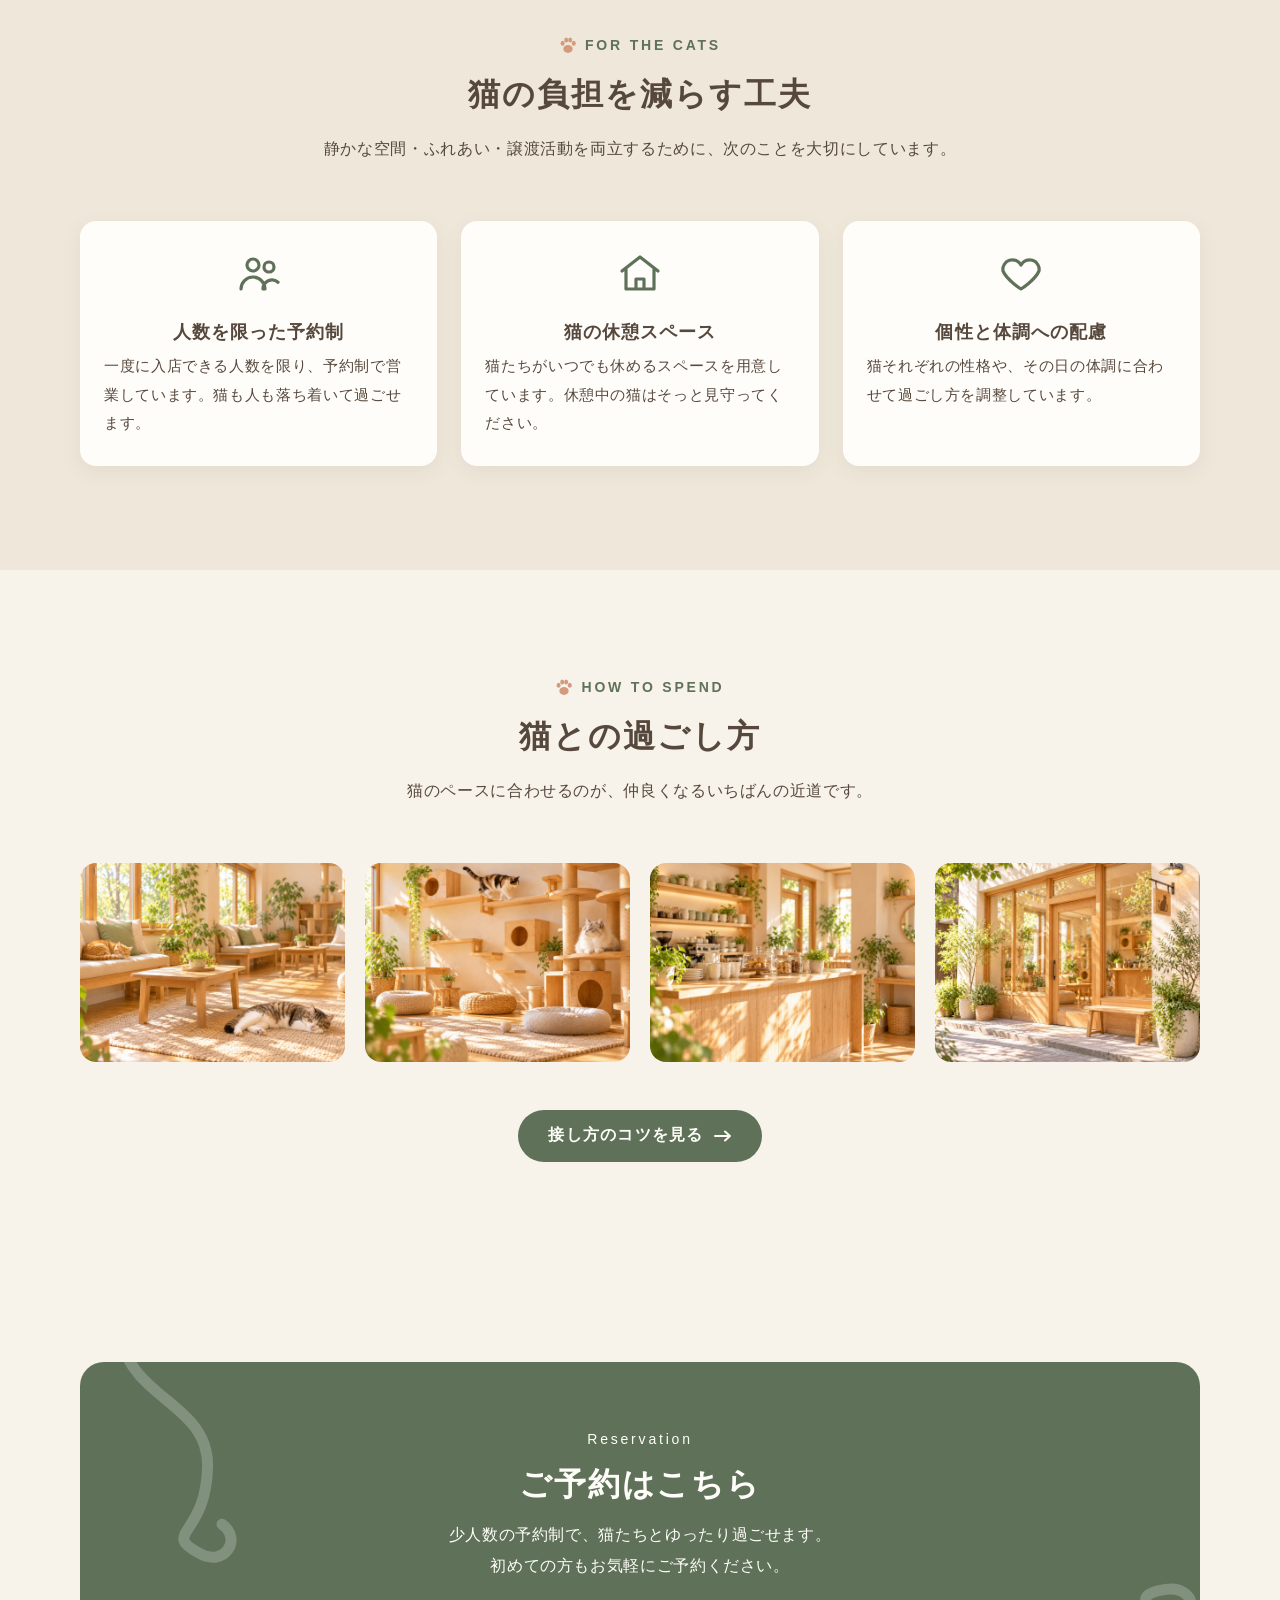
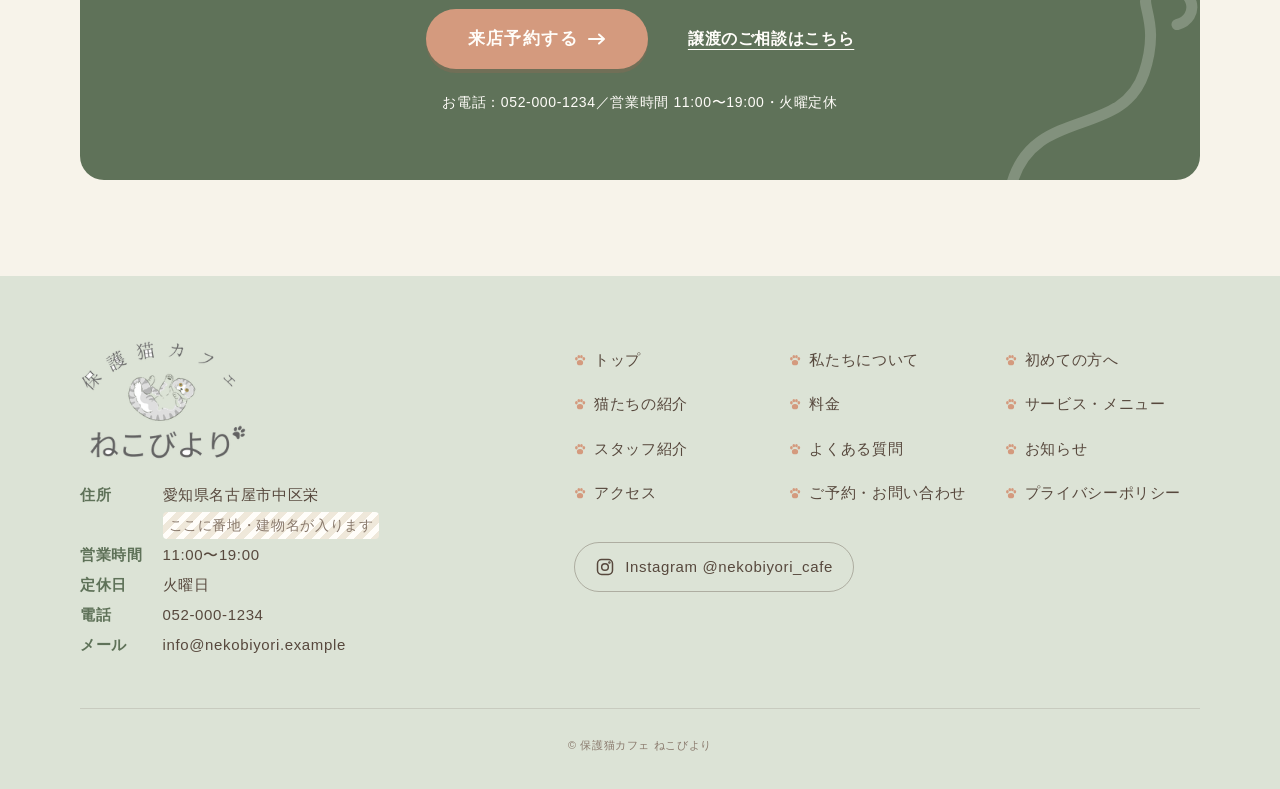
==== commit cfbd14e1: "CSS・JSの読み込みに更新番号を付け、古いキャッシュが残らないように" ====
--- a/about.html
+++ b/about.html
@@ -12,7 +12,7 @@
 <link rel="preconnect" href="https://fonts.googleapis.com">
 <link rel="preconnect" href="https://fonts.gstatic.com" crossorigin>
 <link href="https://fonts.googleapis.com/css2?family=Noto+Sans+JP:wght@400;500;700&family=Zen+Maru+Gothic:wght@500;700&display=swap" rel="stylesheet">
-<link rel="stylesheet" href="css/style.css">
+<link rel="stylesheet" href="css/style.css?v=202610182017">
 </head>
 <body class="page-about">
 <svg xmlns="http://www.w3.org/2000/svg" style="display:none" aria-hidden="true">
@@ -258,6 +258,6 @@
   <a class="btn btn--reserve" href="reserve.html">来店予約する<span class="btn__arrow" aria-hidden="true"></span></a>
 </div>
 
-<script src="js/main.js"></script>
+<script src="js/main.js?v=202610182017"></script>
 </body>
 </html>
--- a/css/style.css
+++ b/css/style.css
@@ -0,0 +1,3396 @@
+@charset "UTF-8";
+/* このファイルは scss/style.scss のコンパイル結果です。編集は scss/ で行ってください */
+*, *::before, *::after {
+  box-sizing: border-box;
+}
+html {
+  scroll-behavior: smooth;
+  scroll-padding-top: calc(60px + 16px);
+  -webkit-text-size-adjust: 100%;
+}
+@media (min-width: 768px) {
+html {
+  scroll-padding-top: calc(72px + 16px);
+}
+}
+@media (prefers-reduced-motion: reduce) {
+html {
+  scroll-behavior: auto;
+}
+}
+body {
+  margin: 0;
+  font-family: "Noto Sans JP", "Hiragino Kaku Gothic ProN", "Hiragino Sans", Meiryo, sans-serif;
+  font-size: 16px;
+  line-height: 1.9;
+  letter-spacing: 0.04em;
+  color: #57483D;
+  background: #F7F3EA;
+  padding-bottom: calc(70px + env(safe-area-inset-bottom));
+}
+@media (min-width: 768px) {
+body {
+  padding-bottom: 0;
+}
+}
+body.is-locked {
+  overflow: hidden;
+}
+h1, h2, h3, h4, p, ul, ol, dl, dd, figure {
+  margin: 0;
+}
+h1, h2, h3, h4 {
+  font-family: "Zen Maru Gothic", "Noto Sans JP", "Hiragino Maru Gothic ProN", sans-serif;
+  font-weight: 700;
+  line-height: 1.5;
+  letter-spacing: 0.06em;
+}
+ul, ol {
+  padding: 0;
+  list-style: none;
+}
+img {
+  max-width: 100%;
+  height: auto;
+  vertical-align: bottom;
+}
+a {
+  color: inherit;
+  text-decoration: none;
+  transition: color 0.3s cubic-bezier(0.25, 0.8, 0.35, 1), opacity 0.3s cubic-bezier(0.25, 0.8, 0.35, 1);
+}
+button, input, select, textarea {
+  font: inherit;
+  color: inherit;
+  letter-spacing: inherit;
+}
+button {
+  cursor: pointer;
+}
+:focus-visible {
+  outline: 3px solid #D49A7E;
+  outline-offset: 3px;
+}
+.sr-only {
+  position: absolute;
+  width: 1px;
+  height: 1px;
+  overflow: hidden;
+  clip: rect(0 0 0 0);
+  white-space: nowrap;
+}
+.br-pc {
+  display: none;
+}
+@media (min-width: 1024px) {
+.br-pc {
+  display: inline;
+}
+}
+.br-sp {
+  display: inline;
+}
+@media (min-width: 768px) {
+.br-sp {
+  display: none;
+}
+}
+[hidden] {
+  display: none !important;
+}
+.container {
+  width: 100%;
+  max-width: calc(1120px + 40px);
+  margin: 0 auto;
+  padding: 0 20px;
+}
+.container--narrow {
+  max-width: calc(860px + 40px);
+}
+.section {
+  padding: 72px 0;
+}
+@media (min-width: 768px) {
+.section {
+  padding: 104px 0;
+}
+}
+.section--tint {
+  background: #EFE8DA;
+}
+.section--white {
+  background: #FFFDF9;
+}
+.section--tight {
+  padding-top: 40px;
+}
+@media (min-width: 768px) {
+.section--tight {
+  padding-top: 56px;
+}
+}
+.main {
+  display: block;
+  overflow: hidden;
+}
+.js-fade {
+  opacity: 0;
+  transform: translateY(20px);
+  transition: opacity 0.9s cubic-bezier(0.25, 0.8, 0.35, 1), transform 0.9s cubic-bezier(0.25, 0.8, 0.35, 1);
+}
+.js-fade.is-visible {
+  opacity: 1;
+  transform: none;
+}
+.no-js .js-fade {
+  opacity: 1;
+  transform: none;
+}
+@media (prefers-reduced-motion: reduce) {
+*, *::before, *::after {
+  animation-duration: 0.01ms !important;
+  animation-iteration-count: 1 !important;
+  transition-duration: 0.01ms !important;
+}
+}
+@media (prefers-reduced-motion: reduce) {
+.js-fade {
+  opacity: 1;
+  transform: none;
+}
+}
+.header {
+  position: fixed;
+  top: 0;
+  left: 0;
+  z-index: 100;
+  width: 100%;
+}
+.header::before {
+  content: "";
+  position: absolute;
+  inset: 0;
+  z-index: -1;
+  opacity: 0;
+  background: rgba(255, 253, 249, 0.94);
+  box-shadow: 0 2px 14px rgba(87, 72, 61, 0.08);
+  -webkit-backdrop-filter: blur(6px);
+  backdrop-filter: blur(6px);
+  transition: opacity 0.4s cubic-bezier(0.25, 0.8, 0.35, 1);
+  pointer-events: none;
+}
+.header.is-scrolled::before {
+  opacity: 1;
+}
+.header__inner {
+  display: flex;
+  align-items: center;
+  gap: 24px;
+  height: 60px;
+  max-width: 1280px;
+  margin: 0 auto;
+  padding: 0 16px 0 20px;
+}
+@media (min-width: 768px) {
+.header__inner {
+  height: 72px;
+  padding: 0 32px;
+}
+}
+.header__logo {
+  flex-shrink: 0;
+  margin-right: auto;
+}
+.header__logo img {
+  width: auto;
+  height: 50px;
+}
+@media (min-width: 768px) {
+.header__logo img {
+  height: 62px;
+}
+}
+.header__inner .header__reserve {
+  display: none;
+}
+@media (min-width: 1024px) {
+.header__inner .header__reserve {
+  display: inline-flex;
+}
+}
+.gnav {
+  display: none;
+}
+@media (min-width: 1024px) {
+.gnav {
+  display: block;
+}
+}
+.gnav__list {
+  display: flex;
+  gap: 28px;
+}
+.gnav__link {
+  position: relative;
+  display: block;
+  padding: 6px 0;
+  font-size: 15px;
+  font-weight: 500;
+}
+.gnav__link::after {
+  content: "";
+  position: absolute;
+  left: 50%;
+  bottom: 0;
+  width: 0;
+  height: 2px;
+  border-radius: 2px;
+  background: #81947B;
+  transform: translateX(-50%);
+  transition: width 0.3s cubic-bezier(0.25, 0.8, 0.35, 1);
+}
+@media (hover: hover) {
+.gnav__link:hover::after {
+  width: 100%;
+}
+}
+.gnav__link[aria-current="page"]::after {
+  width: 100%;
+}
+.hamburger {
+  position: relative;
+  z-index: 120;
+  width: 48px;
+  height: 48px;
+  padding: 0;
+  border: none;
+  border-radius: 50%;
+  background: #5F7259;
+}
+@media (min-width: 1024px) {
+.hamburger {
+  display: none;
+}
+}
+.hamburger span {
+  position: absolute;
+  left: 14px;
+  width: 20px;
+  height: 2px;
+  border-radius: 2px;
+  background: #FFFDF9;
+  transition: transform 0.35s cubic-bezier(0.25, 0.8, 0.35, 1), opacity 0.35s cubic-bezier(0.25, 0.8, 0.35, 1);
+}
+.hamburger span:nth-child(1) {
+  top: 17px;
+}
+.hamburger span:nth-child(2) {
+  top: 23px;
+}
+.hamburger span:nth-child(3) {
+  top: 29px;
+}
+.hamburger[aria-expanded="true"] span:nth-child(1) {
+  transform: translateY(6px) rotate(45deg);
+}
+.hamburger[aria-expanded="true"] span:nth-child(2) {
+  opacity: 0;
+}
+.hamburger[aria-expanded="true"] span:nth-child(3) {
+  transform: translateY(-6px) rotate(-45deg);
+}
+.drawer {
+  position: fixed;
+  inset: 0;
+  z-index: 110;
+  overflow-y: auto;
+  padding: calc(60px + 24px) 24px 120px;
+  background: #F7F3EA;
+  opacity: 0;
+  visibility: hidden;
+  transition: opacity 0.4s cubic-bezier(0.25, 0.8, 0.35, 1), visibility 0.4s cubic-bezier(0.25, 0.8, 0.35, 1);
+}
+@media (min-width: 768px) {
+.drawer {
+  padding-top: calc(72px + 32px);
+}
+}
+@media (min-width: 1024px) {
+.drawer {
+  display: none;
+}
+}
+.drawer.is-open {
+  opacity: 1;
+  visibility: visible;
+}
+.drawer__list {
+  display: grid;
+  max-width: 480px;
+  margin: 0 auto 32px;
+}
+.drawer__link {
+  display: flex;
+  align-items: center;
+  gap: 8px;
+  padding: 13px 4px;
+  border-bottom: 1px dashed #E2D9C8;
+  font-family: "Zen Maru Gothic", "Noto Sans JP", "Hiragino Maru Gothic ProN", sans-serif;
+  font-weight: 700;
+  white-space: nowrap;
+}
+.drawer__link svg {
+  flex-shrink: 0;
+  width: 14px;
+  height: 14px;
+  fill: #81947B;
+}
+.drawer__cta {
+  display: grid;
+  grid-template-columns: fit-content(100%);
+  justify-content: center;
+  gap: 12px;
+}
+.drawer__info {
+  max-width: 560px;
+  margin: 28px auto 0;
+  font-size: 14px;
+  color: #8A7A6D;
+  text-align: center;
+}
+.sp-cta {
+  position: fixed;
+  left: 0;
+  bottom: 0;
+  z-index: 90;
+  display: flex;
+  align-items: center;
+  justify-content: center;
+  gap: 14px;
+  width: 100%;
+  padding: 10px 12px calc(10px + env(safe-area-inset-bottom));
+  background: #FFFDF9;
+  box-shadow: 0 -4px 16px rgba(59, 47, 39, 0.1);
+}
+@media (min-width: 768px) {
+.sp-cta {
+  display: none;
+}
+}
+.sp-cta__tel {
+  display: flex;
+  flex-shrink: 0;
+  align-items: center;
+  gap: 8px;
+  color: #3B2F27;
+  text-decoration: none;
+}
+.sp-cta__tel-icon {
+  display: grid;
+  flex-shrink: 0;
+  place-items: center;
+  width: 44px;
+  height: 44px;
+  border-radius: 50%;
+  background: #5F7259;
+}
+.sp-cta__tel-icon svg {
+  width: 22px;
+  height: 22px;
+  fill: #FFFDF9;
+}
+.sp-cta__tel-text {
+  display: flex;
+  flex-direction: column;
+  line-height: 1.25;
+}
+.sp-cta__tel-num {
+  font-family: "Zen Maru Gothic", "Noto Sans JP", "Hiragino Maru Gothic ProN", sans-serif;
+  font-size: 20px;
+  font-weight: 700;
+  letter-spacing: 0.02em;
+  white-space: nowrap;
+}
+.sp-cta__tel-time {
+  font-size: 11px;
+  color: #8A7A6D;
+  white-space: nowrap;
+}
+.sp-cta .btn {
+  flex-shrink: 0;
+  gap: 6px;
+  min-height: 48px;
+  padding: 0 18px;
+  font-size: 15px;
+  white-space: nowrap;
+}
+@media (max-width: 374px) {
+.sp-cta {
+  gap: 8px;
+  padding-left: 10px;
+  padding-right: 10px;
+}
+}
+@media (max-width: 374px) {
+.sp-cta__tel {
+  gap: 6px;
+}
+}
+@media (max-width: 374px) {
+.sp-cta__tel-icon {
+  width: 38px;
+  height: 38px;
+}
+}
+@media (max-width: 374px) {
+.sp-cta__tel-icon svg {
+  width: 18px;
+  height: 18px;
+}
+}
+@media (max-width: 374px) {
+.sp-cta__tel-num {
+  font-size: 17px;
+  letter-spacing: 0;
+}
+}
+@media (max-width: 374px) {
+.sp-cta__tel-time {
+  font-size: 10px;
+}
+}
+@media (max-width: 374px) {
+.sp-cta .btn {
+  gap: 4px;
+  padding: 0 12px;
+  font-size: 14px;
+  letter-spacing: 0.02em;
+}
+}
+.cta {
+  padding: 72px 0;
+}
+@media (min-width: 768px) {
+.cta {
+  padding: 96px 0;
+}
+}
+.cta__box {
+  position: relative;
+  overflow: hidden;
+  padding: 48px 24px;
+  border-radius: 24px;
+  background: #5F7259;
+  color: #FFFDF9;
+  text-align: center;
+}
+@media (min-width: 768px) {
+.cta__box {
+  padding: 64px 48px;
+}
+}
+.cta__deco {
+  position: absolute;
+  right: -10px;
+  bottom: -14px;
+  width: 160px;
+  height: 160px;
+  fill: none;
+  stroke: rgba(255, 253, 249, 0.22);
+  stroke-width: 10;
+  stroke-linecap: round;
+}
+@media (min-width: 768px) {
+.cta__deco {
+  width: 220px;
+  height: 220px;
+}
+}
+.cta__deco--left {
+  left: -20px;
+  right: auto;
+  top: -30px;
+  bottom: auto;
+  transform: scaleX(-1) rotate(160deg);
+}
+.cta__en {
+  font-family: "Zen Maru Gothic", "Noto Sans JP", "Hiragino Maru Gothic ProN", sans-serif;
+  font-size: 14px;
+  letter-spacing: 0.2em;
+}
+.cta__title {
+  margin: 8px 0 12px;
+  font-size: 26px;
+}
+@media (min-width: 768px) {
+.cta__title {
+  font-size: 32px;
+}
+}
+.cta__text {
+  margin-bottom: 28px;
+  font-size: 16px;
+}
+.cta__buttons {
+  position: relative;
+  display: flex;
+  flex-direction: column;
+  align-items: center;
+  gap: 24px;
+}
+@media (min-width: 768px) {
+.cta__buttons {
+  flex-direction: row;
+  justify-content: center;
+  gap: 40px;
+}
+}
+.cta__sub {
+  color: #FFFDF9;
+  font-weight: 700;
+  text-decoration: underline;
+  text-underline-offset: 5px;
+}
+@media (hover: hover) {
+.cta__sub:hover {
+  opacity: 0.8;
+}
+}
+.cta__tel {
+  margin-top: 20px;
+  font-size: 14px;
+}
+.footer {
+  padding: 64px 0 32px;
+  background: #DCE3D6;
+  color: #57483D;
+}
+.footer__grid {
+  display: grid;
+  gap: 40px;
+}
+@media (min-width: 1024px) {
+.footer__grid {
+  grid-template-columns: 1.1fr 1.6fr;
+  gap: 64px;
+}
+}
+.footer__logo {
+  display: inline-block;
+  margin-bottom: 20px;
+}
+@media (max-width: 767px) {
+.footer__logo {
+  display: block;
+  width: -webkit-fit-content;
+  width: fit-content;
+  margin-left: auto;
+  margin-right: auto;
+}
+}
+.footer__logo img {
+  width: auto;
+  height: 120px;
+}
+.footer__info {
+  font-size: 15px;
+  line-height: 2;
+}
+.footer__info dt {
+  float: left;
+  clear: left;
+  width: 5.5em;
+  font-weight: 700;
+  color: #5F7259;
+}
+.footer__info dd {
+  margin-left: 5.5em;
+}
+.footer__nav {
+  display: grid;
+  grid-template-columns: repeat(2, 1fr);
+  gap: 4px 12px;
+}
+@media (min-width: 768px) {
+.footer__nav {
+  gap: 4px 20px;
+}
+}
+@media (min-width: 768px) {
+.footer__nav {
+  grid-template-columns: repeat(3, 1fr);
+}
+}
+.footer__nav a {
+  display: inline-flex;
+  align-items: center;
+  gap: 8px;
+  padding: 6px 0;
+  font-size: 15px;
+  white-space: nowrap;
+}
+@media (max-width: 767px) {
+.footer__nav a {
+  gap: 6px;
+  font-size: 13px;
+  letter-spacing: 0.02em;
+}
+}
+.footer__nav a svg {
+  width: 12px;
+  height: 12px;
+  fill: #D49A7E;
+}
+@media (hover: hover) {
+.footer__nav a:hover {
+  opacity: 0.7;
+}
+}
+.footer__sns {
+  display: inline-flex;
+}
+@media (max-width: 767px) {
+.footer__sns {
+  display: flex;
+  width: -webkit-fit-content;
+  width: fit-content;
+  margin-left: auto;
+  margin-right: auto;
+}
+}
+.footer__sns {
+  align-items: center;
+  gap: 10px;
+  margin-top: 28px;
+  padding: 10px 20px;
+  border: 1px solid rgba(87, 72, 61, 0.35);
+  border-radius: 999px;
+  font-size: 15px;
+}
+.footer__sns svg {
+  width: 20px;
+  height: 20px;
+  fill: none;
+  stroke: currentColor;
+  stroke-width: 1.8;
+}
+@media (hover: hover) {
+.footer__sns:hover {
+  background: rgba(255, 253, 249, 0.6);
+}
+}
+.footer__copy {
+  margin-top: 48px;
+  padding-top: 24px;
+  border-top: 1px solid rgba(87, 72, 61, 0.15);
+  font-size: 13px;
+  text-align: center;
+  color: #8A7A6D;
+}
+.btn {
+  display: inline-flex;
+  align-items: center;
+  justify-content: center;
+  gap: 10px;
+  min-height: 52px;
+  padding: 12px 28px;
+  border: 2px solid transparent;
+  border-radius: 999px;
+  font-family: "Zen Maru Gothic", "Noto Sans JP", "Hiragino Maru Gothic ProN", sans-serif;
+  font-size: 16px;
+  font-weight: 700;
+  line-height: 1.4;
+  letter-spacing: 0.08em;
+  text-align: center;
+  transition: background-color 0.3s cubic-bezier(0.25, 0.8, 0.35, 1), color 0.3s cubic-bezier(0.25, 0.8, 0.35, 1), border-color 0.3s cubic-bezier(0.25, 0.8, 0.35, 1), box-shadow 0.3s cubic-bezier(0.25, 0.8, 0.35, 1);
+}
+.btn__arrow {
+  flex-shrink: 0;
+  display: block;
+  width: 18px;
+  height: 12px;
+  background: currentColor;
+  -webkit-mask: url("data:image/svg+xml,%3Csvg xmlns='http://www.w3.org/2000/svg' viewBox='0 0 18 12'%3E%3Cpath d='M1 6h15M11 1.5 16 6l-5 4.5' fill='none' stroke='%23000' stroke-width='2' stroke-linecap='round' stroke-linejoin='round'/%3E%3C/svg%3E") center / contain no-repeat;
+  mask: url("data:image/svg+xml,%3Csvg xmlns='http://www.w3.org/2000/svg' viewBox='0 0 18 12'%3E%3Cpath d='M1 6h15M11 1.5 16 6l-5 4.5' fill='none' stroke='%23000' stroke-width='2' stroke-linecap='round' stroke-linejoin='round'/%3E%3C/svg%3E") center / contain no-repeat;
+  transition: transform 0.3s cubic-bezier(0.25, 0.8, 0.35, 1);
+}
+@media (hover: hover) {
+.btn:hover .btn__arrow {
+  transform: translateX(5px);
+}
+}
+.btn--reserve {
+  background: #D49A7E;
+  color: #FFFDF9;
+  box-shadow: 0 4px 0 rgba(169, 101, 79, 0.25);
+}
+@media (hover: hover) {
+.btn--reserve:hover {
+  background: #C98C70;
+}
+}
+.btn--main {
+  background: #5F7259;
+  color: #FFFDF9;
+}
+@media (hover: hover) {
+.btn--main:hover {
+  background: #52634D;
+}
+}
+.btn--outline {
+  border-color: #5F7259;
+  background: transparent;
+  color: #5F7259;
+}
+@media (hover: hover) {
+.btn--outline:hover {
+  background: #5F7259;
+  color: #FFFDF9;
+}
+}
+.btn--light {
+  border-color: #FFFDF9;
+  color: #FFFDF9;
+}
+@media (hover: hover) {
+.btn--light:hover {
+  background: #FFFDF9;
+  color: #5F7259;
+}
+}
+.btn--lg {
+  min-height: 60px;
+  padding: 14px 40px;
+  font-size: 17px;
+}
+.btn--sm {
+  min-height: 44px;
+  padding: 8px 20px;
+  font-size: 15px;
+}
+.btn--block {
+  width: 100%;
+}
+.btn-wrap {
+  margin-top: 40px;
+  text-align: center;
+}
+@media (min-width: 768px) {
+.btn-wrap {
+  margin-top: 48px;
+}
+}
+@media (min-width: 768px) {
+.btn-wrap--left {
+  text-align: left;
+}
+}
+.text-link {
+  display: inline-flex;
+  align-items: center;
+  gap: 8px;
+  color: #5F7259;
+  font-weight: 700;
+  border-bottom: 1px solid currentColor;
+}
+@media (hover: hover) {
+.text-link:hover {
+  opacity: 0.75;
+}
+}
+.sec-title {
+  margin-bottom: 40px;
+  text-align: center;
+}
+@media (min-width: 768px) {
+.sec-title {
+  margin-bottom: 56px;
+}
+}
+.sec-title__en {
+  display: inline-flex;
+  align-items: center;
+  gap: 8px;
+  font-family: "Zen Maru Gothic", "Noto Sans JP", "Hiragino Maru Gothic ProN", sans-serif;
+  font-size: 14px;
+  font-weight: 700;
+  letter-spacing: 0.2em;
+  color: #5F7259;
+  text-transform: uppercase;
+}
+.sec-title__en svg {
+  width: 18px;
+  height: 18px;
+  fill: #D49A7E;
+}
+.sec-title__ja {
+  position: relative;
+  display: block;
+  margin-top: 6px;
+  font-size: 26px;
+}
+@media (min-width: 768px) {
+.sec-title__ja {
+  font-size: 32px;
+}
+}
+.sec-title__lead {
+  max-width: 640px;
+  margin: 16px auto 0;
+  font-size: 16px;
+}
+.sec-title--left {
+  text-align: left;
+}
+.sec-title--left .sec-title__lead {
+  margin-left: 0;
+}
+.sub-title {
+  display: flex;
+  align-items: center;
+  gap: 10px;
+  margin-bottom: 20px;
+  font-size: 21px;
+}
+@media (min-width: 768px) {
+.sub-title {
+  font-size: 23px;
+}
+}
+.sub-title::before {
+  content: "";
+  flex-shrink: 0;
+  width: 22px;
+  height: 16px;
+  background: #81947B;
+  clip-path: polygon(0 100%, 12% 0, 42% 46%, 58% 46%, 88% 0, 100% 100%);
+}
+.divider {
+  display: block;
+  width: 140px;
+  height: 24px;
+  margin: 0 auto;
+  fill: none;
+  stroke: #81947B;
+  stroke-width: 2.5;
+  stroke-linecap: round;
+}
+.page-header {
+  padding: calc(60px + 32px) 0 40px;
+}
+@media (min-width: 768px) {
+.page-header {
+  padding: calc(72px + 48px) 0 56px;
+}
+}
+.page-header__inner {
+  display: grid;
+  gap: 28px;
+  align-items: center;
+}
+@media (min-width: 768px) {
+.page-header__inner {
+  grid-template-columns: 1fr 1.25fr;
+  gap: 48px;
+}
+}
+.page-header__en {
+  display: inline-flex;
+  align-items: center;
+  gap: 8px;
+  font-family: "Zen Maru Gothic", "Noto Sans JP", "Hiragino Maru Gothic ProN", sans-serif;
+  font-size: 14px;
+  font-weight: 700;
+  letter-spacing: 0.2em;
+  color: #5F7259;
+}
+.page-header__en svg {
+  width: 18px;
+  height: 18px;
+  fill: #D49A7E;
+}
+.page-header__title {
+  margin-top: 6px;
+  font-size: 30px;
+}
+@media (min-width: 768px) {
+.page-header__title {
+  font-size: 38px;
+}
+}
+.page-header__lead {
+  margin-top: 14px;
+  font-size: 16px;
+}
+.page-header__photo {
+  aspect-ratio: 2 / 1;
+}
+.page-header__photo img {
+  display: block;
+  width: 100%;
+  height: 100%;
+  object-fit: cover;
+  border-radius: 16px;
+  background: #EFE8DA;
+}
+.breadcrumb {
+  display: flex;
+  flex-wrap: wrap;
+  gap: 4px 10px;
+  margin-top: 20px;
+  font-size: 13px;
+  color: #8A7A6D;
+}
+.breadcrumb li + li::before {
+  content: "/";
+  margin-right: 10px;
+  color: #E2D9C8;
+}
+.breadcrumb a {
+  text-decoration: underline;
+  text-underline-offset: 3px;
+}
+.card {
+  display: block;
+  overflow: hidden;
+  border-radius: 16px;
+  background: #FFFDF9;
+  box-shadow: 0 6px 20px rgba(87, 72, 61, 0.08);
+  transition: transform 0.4s cubic-bezier(0.25, 0.8, 0.35, 1), box-shadow 0.4s cubic-bezier(0.25, 0.8, 0.35, 1);
+}
+.card__photo {
+  overflow: hidden;
+  aspect-ratio: 4 / 3;
+}
+.card__photo img {
+  display: block;
+  width: 100%;
+  height: 100%;
+  object-fit: cover;
+  background: #EFE8DA;
+  transition: transform 0.6s cubic-bezier(0.25, 0.8, 0.35, 1);
+}
+.card__body {
+  padding: 22px 22px 26px;
+}
+.card__title {
+  margin-bottom: 8px;
+  font-size: 19px;
+}
+.card__text {
+  font-size: 15px;
+  line-height: 1.85;
+}
+@media (hover: hover) {
+.card:hover, .card.is-link:hover {
+  transform: translateY(-4px);
+  box-shadow: 0 12px 28px rgba(87, 72, 61, 0.14);
+}
+}
+@media (hover: hover) {
+.card:hover .card__photo img {
+  transform: scale(1.05);
+}
+}
+.card-grid {
+  display: grid;
+  gap: 24px;
+}
+@media (min-width: 768px) {
+.card-grid {
+  grid-template-columns: repeat(2, 1fr);
+}
+}
+@media (min-width: 1024px) {
+.card-grid {
+  grid-template-columns: repeat(3, 1fr);
+  gap: 32px;
+}
+}
+.card-grid--4 {
+  grid-template-columns: repeat(2, 1fr);
+  gap: 16px;
+}
+@media (min-width: 1024px) {
+.card-grid--4 {
+  grid-template-columns: repeat(4, 1fr);
+  gap: 24px;
+}
+}
+.tag {
+  display: inline-block;
+  padding: 2px 12px;
+  border-radius: 999px;
+  background: #DCE3D6;
+  color: #57483D;
+  font-size: 13px;
+  font-weight: 500;
+  line-height: 1.8;
+  white-space: nowrap;
+}
+.tag--stay {
+  background: #DCE3D6;
+}
+.tag--adopt {
+  background: #F3E1D6;
+}
+.tag--home {
+  background: #EFE8DA;
+  color: #8A7A6D;
+}
+.tag--business {
+  background: #DCE3D6;
+  color: #4A5A45;
+}
+.tag--cats {
+  background: #DCE6E7;
+  color: #3F5558;
+}
+.tag--event {
+  background: #F3E1D6;
+  color: #7A4530;
+}
+.tag--closed {
+  background: #A65A45;
+  color: #FFFDF9;
+}
+.tag--sample {
+  background: transparent;
+  border: 1px dashed #8A7A6D;
+  color: #8A7A6D;
+  font-size: 12px;
+}
+.ph {
+  display: inline-block;
+  padding: 0 6px;
+  border-radius: 4px;
+  background: repeating-linear-gradient(-45deg, #EFE8DA, #EFE8DA 6px, #FFFDF9 6px, #FFFDF9 12px);
+  color: #8A7A6D;
+  font-size: 0.92em;
+}
+.ph-box {
+  padding: 18px 20px;
+  border: 2px dashed #E2D9C8;
+  border-radius: 16px;
+  color: #8A7A6D;
+  font-size: 15px;
+  text-align: center;
+}
+.note {
+  margin-top: 16px;
+  font-size: 14px;
+  color: #8A7A6D;
+}
+.note--center {
+  text-align: center;
+}
+.notice {
+  display: flex;
+  gap: 14px;
+  padding: 20px 22px;
+  border-radius: 16px;
+  background: #F3E1D6;
+  font-size: 15px;
+}
+.notice svg {
+  flex-shrink: 0;
+  width: 24px;
+  height: 24px;
+  margin-top: 2px;
+  fill: #57483D;
+}
+.notice strong {
+  color: #3B2F27;
+}
+.steps {
+  display: grid;
+  gap: 40px;
+  counter-reset: step;
+  max-width: 560px;
+  margin: 0 auto;
+}
+@media (min-width: 1024px) {
+.steps {
+  max-width: none;
+}
+}
+@media (min-width: 1024px) {
+.steps--4 {
+  grid-template-columns: repeat(4, 1fr);
+}
+}
+@media (min-width: 1024px) {
+.steps--5 {
+  grid-template-columns: repeat(5, 1fr);
+}
+}
+.steps__item {
+  position: relative;
+  padding: 28px 22px 24px;
+  border-radius: 16px;
+  background: #FFFDF9;
+  box-shadow: 0 6px 20px rgba(87, 72, 61, 0.08);
+  counter-increment: step;
+}
+.steps__item:not(:last-child)::after {
+  content: "";
+  position: absolute;
+  left: 50%;
+  top: calc(100% + 40px / 2);
+  width: 26px;
+  height: 16px;
+  background: url("data:image/svg+xml,%3Csvg xmlns='http://www.w3.org/2000/svg' viewBox='0 0 26 16'%3E%3Cpolygon points='4,4 22,4 13,12' fill='%23D49A7E' stroke='%23D49A7E' stroke-width='5' stroke-linejoin='round'/%3E%3C/svg%3E") no-repeat center / contain;
+  transform: translate(-50%, -50%);
+}
+@media (min-width: 1024px) {
+.steps__item:not(:last-child)::after {
+  left: calc(100% + 40px / 2);
+  top: 50%;
+  width: 16px;
+  height: 26px;
+  background-image: url("data:image/svg+xml,%3Csvg xmlns='http://www.w3.org/2000/svg' viewBox='0 0 16 26'%3E%3Cpolygon points='4,4 12,13 4,22' fill='%23D49A7E' stroke='%23D49A7E' stroke-width='5' stroke-linejoin='round'/%3E%3C/svg%3E");
+}
+}
+.steps__num {
+  display: flex;
+  align-items: center;
+  gap: 8px;
+  margin-bottom: 10px;
+  font-family: "Zen Maru Gothic", "Noto Sans JP", "Hiragino Maru Gothic ProN", sans-serif;
+  font-weight: 700;
+  color: #5F7259;
+}
+.steps__num::before {
+  content: counter(step, decimal-leading-zero);
+  display: grid;
+  place-items: center;
+  width: 40px;
+  height: 40px;
+  border-radius: 50%;
+  background: #DCE3D6;
+  font-size: 18px;
+}
+.steps__title {
+  margin-bottom: 6px;
+  font-size: 18px;
+}
+.steps__text {
+  font-size: 15px;
+  line-height: 1.8;
+}
+.plans {
+  display: grid;
+  gap: 40px;
+  max-width: 420px;
+  margin: 0 auto;
+}
+@media (min-width: 768px) {
+.plans {
+  grid-template-columns: repeat(3, 1fr);
+  gap: 20px;
+  max-width: 1040px;
+  padding-top: calc(128px - 18px);
+}
+}
+@media (min-width: 1024px) {
+.plans {
+  gap: 28px;
+}
+}
+.plans__notes {
+  max-width: 1040px;
+  margin: 32px auto 0;
+  font-size: 14px;
+}
+.plans__notes li {
+  padding-left: 1.2em;
+  text-indent: -1.2em;
+}
+@media (min-width: 768px) {
+.plans__notes {
+  text-align: center;
+}
+}
+@media (min-width: 768px) {
+.plans__notes li {
+  padding-left: 0;
+  text-indent: 0;
+}
+}
+.plans__notes li + li {
+  margin-top: 6px;
+}
+.plans__notes li::before {
+  content: "※";
+  display: inline-block;
+  width: 1.2em;
+  text-indent: 0;
+}
+.plan {
+  position: relative;
+  display: flex;
+  flex-direction: column;
+  padding-bottom: 24px;
+  border-radius: 28px;
+  background: #FFFDF9;
+  box-shadow: 0 10px 28px rgba(59, 47, 39, 0.12);
+}
+.plan__head {
+  padding: 34px 20px 24px;
+  text-align: center;
+}
+.plan__name {
+  font-size: 20px;
+  color: #5F7259;
+}
+@media (min-width: 1024px) {
+.plan__name {
+  font-size: 22px;
+}
+}
+.plan__price {
+  margin-top: 8px;
+  font-family: "Zen Maru Gothic", "Noto Sans JP", "Hiragino Maru Gothic ProN", sans-serif;
+  font-size: 18px;
+  font-weight: 700;
+  color: #57483D;
+}
+.plan__price-num {
+  margin-right: 2px;
+  font-size: 44px;
+  line-height: 1.1;
+  letter-spacing: 0.02em;
+  color: #C98C70;
+}
+@media (min-width: 1024px) {
+.plan__price-num {
+  font-size: 50px;
+}
+}
+.plan__list {
+  margin: 0;
+}
+.plan__row {
+  display: flex;
+  align-items: center;
+  justify-content: space-between;
+  gap: 12px;
+  min-height: 54px;
+  padding: 6px 24px;
+}
+.plan__row:nth-child(odd) {
+  background: #F1F4EE;
+}
+.plan__row dt {
+  font-size: 15px;
+  font-weight: 700;
+}
+.plan__row dd {
+  font-family: "Zen Maru Gothic", "Noto Sans JP", "Hiragino Maru Gothic ProN", sans-serif;
+  font-size: 15px;
+  font-weight: 700;
+  color: #57483D;
+}
+.plan__num {
+  margin-right: 2px;
+  font-size: 24px;
+  color: #5F7259;
+}
+.plan__note {
+  margin-top: 18px;
+  padding: 0 20px;
+  font-size: 14px;
+  text-align: center;
+  color: #8A7A6D;
+}
+.plan--recommend {
+  margin-top: 0;
+  transition: margin-top 0.5s cubic-bezier(0.25, 0.8, 0.35, 1);
+}
+.plan--recommend.is-peek {
+  margin-top: 128px;
+}
+@media (min-width: 768px) {
+.plan--recommend.is-peek {
+  margin-top: 0;
+}
+}
+.plan--recommend {
+  box-shadow: 0 0 0 3px #D49A7E, 0 10px 28px rgba(59, 47, 39, 0.16);
+}
+.plan__badge {
+  position: absolute;
+  top: -18px;
+  right: -6px;
+  z-index: 3;
+}
+@media (min-width: 768px) {
+.plan__badge {
+  right: -14px;
+}
+}
+.plan__badge {
+  display: grid;
+  place-items: center;
+  width: 66px;
+  height: 66px;
+  border-radius: 50%;
+  background: #D49A7E;
+  color: #FFFDF9;
+  font-family: "Zen Maru Gothic", "Noto Sans JP", "Hiragino Maru Gothic ProN", sans-serif;
+  font-size: 14px;
+  font-weight: 700;
+  box-shadow: 0 4px 10px rgba(59, 47, 39, 0.15);
+}
+.plan__peek {
+  position: absolute;
+  left: 50%;
+  bottom: calc(100% + 3px);
+  z-index: 2;
+  width: 150px;
+  height: 124px;
+  transform: translateX(-50%);
+  pointer-events: none;
+}
+.plan__peek img {
+  display: block;
+  width: 150px;
+  max-width: none;
+  height: auto;
+  transform: translateY(105%);
+}
+.plan__peek-body {
+  display: block;
+  height: 100%;
+  overflow: hidden;
+}
+.plan__peek-paws {
+  position: absolute;
+  top: 0;
+  left: 0;
+  width: 100%;
+  height: calc(100% + 8px);
+  overflow: hidden;
+}
+.plan__peek-paws img {
+  clip-path: inset(124px 0 0 0);
+}
+.plan.is-peek .plan__peek img {
+  animation: plan-peek 1s cubic-bezier(0.25, 0.8, 0.35, 1) 0.3s both;
+}
+@media (prefers-reduced-motion: reduce) {
+.plan.is-peek .plan__peek img {
+  animation: none;
+  transform: none;
+}
+}
+.plan.is-peek .plan__peek-paws img {
+  transform: none;
+  animation: plan-peek-paws 0.3s ease-out 1.3s both;
+}
+@media (prefers-reduced-motion: reduce) {
+.plan.is-peek .plan__peek-paws img {
+  animation: none;
+}
+}
+@keyframes plan-peek-paws{0%{opacity: 0;}100%{opacity: 1;}}
+@keyframes plan-peek{0%{transform: translateY(105%);}45%{transform: translateY(0);}65%{transform: translateY(9%);}85%,
+  100%{transform: translateY(0);}}
+.section--green {
+  background: #5F7259;
+  color: #FFFDF9;
+}
+.section--green .sec-title__en, .section--green .sec-title__ja, .section--green .sec-title__lead {
+  color: #FFFDF9;
+}
+.section--green .sec-title__en svg {
+  fill: #F3E1D6;
+}
+.section--green .plan {
+  color: #57483D;
+}
+.filter {
+  display: flex;
+  flex-wrap: wrap;
+  justify-content: center;
+  gap: 10px;
+  margin-bottom: 36px;
+}
+.filter__btn {
+  min-height: 44px;
+  padding: 6px 20px;
+  border: 2px solid #5F7259;
+  border-radius: 999px;
+  background: transparent;
+  color: #5F7259;
+  font-weight: 700;
+  font-size: 15px;
+  transition: background-color 0.3s cubic-bezier(0.25, 0.8, 0.35, 1), color 0.3s cubic-bezier(0.25, 0.8, 0.35, 1);
+}
+.filter__btn[aria-pressed="true"] {
+  background: #5F7259;
+  color: #FFFDF9;
+}
+@media (hover: hover) {
+.filter__btn:hover {
+  background: #DCE3D6;
+}
+}
+@media (hover: hover) {
+.filter__btn[aria-pressed="true"]:hover {
+  background: #52634D;
+}
+}
+.is-filter-in {
+  animation: filterIn 0.5s cubic-bezier(0.25, 0.8, 0.35, 1) both;
+}
+@keyframes filterIn{from{opacity: 0;transform: translateY(12px) scale(0.98);}to{opacity: 1;transform: none;}}
+.cat-list {
+  display: grid;
+  grid-template-columns: repeat(2, 1fr);
+  gap: 36px 16px;
+}
+@media (min-width: 768px) {
+.cat-list {
+  grid-template-columns: repeat(3, 1fr);
+  gap: 48px 32px;
+}
+}
+@media (min-width: 768px) {
+.cat-list--preview .cat-card:nth-child(n + 4) {
+  display: none;
+}
+}
+.cat-card {
+  display: flex;
+  flex-direction: column;
+  align-items: center;
+  width: 100%;
+  padding: 0;
+  border: none;
+  background: none;
+  font: inherit;
+  color: inherit;
+  text-align: center;
+  cursor: pointer;
+}
+.cat-card__name {
+  margin-bottom: 18px;
+  font-family: "Zen Maru Gothic", "Noto Sans JP", "Hiragino Maru Gothic ProN", sans-serif;
+  font-size: 19px;
+  font-weight: 700;
+  letter-spacing: 0.08em;
+}
+@media (min-width: 768px) {
+.cat-card__name {
+  font-size: 22px;
+}
+}
+.cat-card__sex {
+  font-size: 0.85em;
+}
+.cat-card__frame {
+  position: relative;
+  display: block;
+  width: 100%;
+  max-width: 260px;
+  padding: 5px;
+  border-radius: 999px 999px 28px 28px;
+  background: #FFFDF9;
+  box-shadow: 0 6px 20px rgba(87, 72, 61, 0.08);
+  transition: transform 0.4s cubic-bezier(0.25, 0.8, 0.35, 1), box-shadow 0.4s cubic-bezier(0.25, 0.8, 0.35, 1);
+}
+.cat-card__frame::before, .cat-card__frame::after {
+  content: "";
+  position: absolute;
+  top: -14px;
+  width: 30px;
+  height: 34px;
+  background: #FFFDF9;
+  clip-path: polygon(50% 0, 100% 100%, 0 100%);
+}
+@media (min-width: 768px) {
+.cat-card__frame::before, .cat-card__frame::after {
+  top: -16px;
+  width: 36px;
+  height: 40px;
+}
+}
+.cat-card__frame::before {
+  left: 12%;
+  transform: rotate(-24deg);
+}
+.cat-card__frame::after {
+  right: 12%;
+  transform: rotate(24deg);
+}
+.cat-card__photo {
+  position: relative;
+  z-index: 1;
+  display: block;
+  overflow: hidden;
+  aspect-ratio: 190 / 197;
+  border-radius: 999px 999px 24px 24px;
+  background: #EFE8DA;
+}
+.cat-card__photo img {
+  display: block;
+  width: 100%;
+  height: 100%;
+  object-fit: cover;
+  transition: transform 0.6s cubic-bezier(0.25, 0.8, 0.35, 1);
+}
+.cat-card__status {
+  position: absolute;
+  left: 50%;
+  bottom: -12px;
+  z-index: 2;
+  transform: translateX(-50%);
+  box-shadow: 0 2px 6px rgba(87, 72, 61, 0.12);
+}
+.cat-card__personality {
+  position: relative;
+  display: block;
+  width: 100%;
+  max-width: 270px;
+  margin-top: 24px;
+  padding: 16px 14px 18px;
+  border-radius: 12px;
+  background: #FFFDF9;
+  font-family: "Zen Maru Gothic", "Noto Sans JP", "Hiragino Maru Gothic ProN", sans-serif;
+  font-size: 15px;
+  font-weight: 700;
+  line-height: 1.6;
+  box-shadow: 0 6px 20px rgba(87, 72, 61, 0.08);
+}
+@media (min-width: 768px) {
+.cat-card__personality {
+  font-size: 17px;
+  padding: 18px 16px 20px;
+}
+}
+.cat-card__paw {
+  position: absolute;
+  right: 8px;
+  bottom: 6px;
+  width: 22px;
+  height: 22px;
+  fill: #D49A7E;
+  transform: rotate(24deg);
+}
+.cat-card__more {
+  display: inline-block;
+  margin-top: 12px;
+  color: #57483D;
+  font-size: 14px;
+  font-weight: 700;
+  border-bottom: 1px solid currentColor;
+}
+@media (hover: hover) {
+.cat-card:hover .cat-card__frame {
+  transform: translateY(-4px);
+  box-shadow: 0 12px 28px rgba(87, 72, 61, 0.14);
+}
+}
+@media (hover: hover) {
+.cat-card:hover .cat-card__photo img {
+  transform: scale(1.05);
+}
+}
+.section--cats {
+  background: #DCE3D6;
+}
+.section--cats .sec-title__en, .section--cats .sec-title__ja, .section--cats .sec-title__lead {
+  color: #3B2F27;
+}
+.section--cats .note {
+  color: #3B2F27;
+}
+.onegai {
+  position: relative;
+  max-width: 720px;
+  margin: 56px auto 0;
+  padding: 30px 24px 22px;
+  border-radius: 14px;
+  background: #FFFDF9;
+  text-align: center;
+  font-family: "Zen Maru Gothic", "Noto Sans JP", "Hiragino Maru Gothic ProN", sans-serif;
+  font-size: 17px;
+  font-weight: 700;
+}
+@media (min-width: 768px) {
+.onegai {
+  font-size: 19px;
+}
+}
+.onegai__label {
+  position: absolute;
+  top: -16px;
+  left: 50%;
+  padding: 4px 22px 0;
+  border-radius: 999px 999px 0 0;
+  background: #FFFDF9;
+  font-size: 14px;
+  letter-spacing: 0.2em;
+  transform: translateX(-50%);
+}
+.modal {
+  position: fixed;
+  inset: 0;
+  z-index: 200;
+  display: grid;
+  place-items: center;
+  padding: 16px;
+  opacity: 0;
+  visibility: hidden;
+  transition: opacity 0.35s cubic-bezier(0.25, 0.8, 0.35, 1), visibility 0.35s cubic-bezier(0.25, 0.8, 0.35, 1);
+}
+.modal.is-open {
+  opacity: 1;
+  visibility: visible;
+}
+.modal.is-open .modal__dialog {
+  transform: none;
+}
+.modal__overlay {
+  position: absolute;
+  inset: 0;
+  background: rgba(59, 47, 39, 0.55);
+}
+.modal__dialog {
+  position: relative;
+  width: 100%;
+  max-width: 820px;
+  max-height: calc(100vh - 32px);
+  overflow-y: auto;
+  border-radius: 24px;
+  background: #FFFDF9;
+  transform: translateY(16px);
+  transition: transform 0.35s cubic-bezier(0.25, 0.8, 0.35, 1);
+}
+.modal__close {
+  position: absolute;
+  top: 12px;
+  right: 12px;
+  z-index: 2;
+  display: grid;
+  place-items: center;
+  width: 44px;
+  height: 44px;
+  border: none;
+  border-radius: 50%;
+  background: #F7F3EA;
+  color: #57483D;
+  font-size: 24px;
+  line-height: 1;
+}
+@media (hover: hover) {
+.modal__close:hover {
+  background: #EFE8DA;
+}
+}
+.modal__content {
+  display: grid;
+}
+@media (min-width: 768px) {
+.modal__content {
+  grid-template-columns: 1fr 1.1fr;
+}
+}
+.modal__photo {
+  aspect-ratio: 1 / 1;
+}
+.modal__photo img {
+  display: block;
+  width: 100%;
+  height: 100%;
+  object-fit: cover;
+  background: #EFE8DA;
+}
+.modal__body {
+  padding: 28px 24px 32px;
+}
+@media (min-width: 768px) {
+.modal__body {
+  padding: 40px 32px;
+}
+}
+.modal__name {
+  margin: 10px 0 12px;
+  font-size: 26px;
+}
+.modal__dl {
+  display: grid;
+  grid-template-columns: 6em 1fr;
+  gap: 6px 12px;
+  margin-bottom: 18px;
+  font-size: 15px;
+}
+.modal__dl dt {
+  color: #8A7A6D;
+}
+.modal__story-title {
+  margin-bottom: 6px;
+  font-size: 17px;
+}
+.modal__story {
+  font-size: 15px;
+}
+.modal__actions {
+  display: grid;
+  grid-template-columns: max-content;
+  justify-content: center;
+  gap: 10px;
+  padding: 4px 24px 32px;
+}
+@media (min-width: 768px) {
+.modal__actions {
+  grid-column: 1 / -1;
+  grid-template-columns: none;
+  grid-auto-flow: column;
+  grid-auto-columns: 1fr;
+  width: fit-content;
+  margin: 0 auto;
+  gap: 14px;
+  padding: 28px 32px 36px;
+}
+}
+.modal__actions .btn {
+  white-space: nowrap;
+}
+.accordion {
+  display: grid;
+  gap: 14px;
+}
+.accordion__item {
+  overflow: hidden;
+  border-radius: 16px;
+  background: #FFFDF9;
+  box-shadow: 0 6px 20px rgba(87, 72, 61, 0.08);
+}
+.accordion__btn {
+  display: flex;
+  align-items: center;
+  gap: 14px;
+  width: 100%;
+  padding: 20px 56px 20px 20px;
+  border: none;
+  background: transparent;
+  font-family: "Zen Maru Gothic", "Noto Sans JP", "Hiragino Maru Gothic ProN", sans-serif;
+  font-size: 17px;
+  font-weight: 700;
+  text-align: left;
+  position: relative;
+}
+@media (min-width: 768px) {
+.accordion__btn {
+  padding: 22px 64px 22px 28px;
+}
+}
+.accordion__btn::after {
+  content: "";
+  position: absolute;
+  top: 50%;
+  right: 24px;
+  width: 10px;
+  height: 10px;
+  margin-top: -7px;
+  border-right: 2px solid #5F7259;
+  border-bottom: 2px solid #5F7259;
+  transform: rotate(45deg);
+  transition: transform 0.35s cubic-bezier(0.25, 0.8, 0.35, 1);
+}
+.accordion__btn[aria-expanded="true"]::after {
+  transform: translateY(5px) rotate(-135deg);
+}
+.accordion__q, .accordion__a {
+  flex-shrink: 0;
+  display: grid;
+  place-items: center;
+  width: 36px;
+  height: 36px;
+  border-radius: 50%;
+  font-family: "Zen Maru Gothic", "Noto Sans JP", "Hiragino Maru Gothic ProN", sans-serif;
+  font-weight: 700;
+}
+.accordion__q {
+  background: #5F7259;
+  color: #FFFDF9;
+}
+.accordion__a {
+  background: #F3E1D6;
+  color: #3B2F27;
+}
+.accordion__panel {
+  height: 0;
+  overflow: hidden;
+  transition: height 0.4s cubic-bezier(0.25, 0.8, 0.35, 1);
+}
+.accordion__inner {
+  display: flex;
+  gap: 14px;
+  padding: 0 20px 24px;
+  font-size: 15px;
+}
+@media (min-width: 768px) {
+.accordion__inner {
+  padding: 0 28px 26px;
+}
+}
+.news-list {
+  display: grid;
+  gap: 0;
+  border-top: 1px solid #E2D9C8;
+}
+.news-list__item {
+  border-bottom: 1px solid #E2D9C8;
+}
+.news-list__link {
+  display: grid;
+  gap: 4px 16px;
+  padding: 18px 4px;
+}
+@media (min-width: 768px) {
+.news-list__link {
+  grid-template-columns: auto auto 1fr;
+  align-items: center;
+  padding: 22px 8px;
+}
+}
+@media (hover: hover) {
+.news-list__link:hover .news-list__title {
+  color: #5F7259;
+}
+}
+.news-list__head {
+  display: flex;
+  align-items: center;
+  gap: 12px;
+}
+@media (min-width: 768px) {
+.news-list__head {
+  display: contents;
+}
+}
+.news-list__date {
+  font-size: 14px;
+  color: #8A7A6D;
+}
+.news-list__title {
+  transition: color 0.3s cubic-bezier(0.25, 0.8, 0.35, 1);
+}
+.news-cards {
+  display: grid;
+  gap: 24px;
+}
+@media (min-width: 768px) {
+.news-cards {
+  grid-template-columns: repeat(2, 1fr);
+}
+}
+@media (min-width: 1024px) {
+.news-cards {
+  grid-template-columns: repeat(3, 1fr);
+}
+}
+.news-cards .card__photo {
+  aspect-ratio: 16 / 9;
+}
+.news-cards__meta {
+  display: flex;
+  align-items: center;
+  gap: 10px;
+  margin-bottom: 8px;
+  font-size: 14px;
+  color: #8A7A6D;
+}
+.table {
+  width: 100%;
+  border-collapse: collapse;
+  font-size: 15px;
+}
+.table th, .table td {
+  padding: 16px 14px;
+  border-bottom: 1px solid #E2D9C8;
+  text-align: left;
+  vertical-align: top;
+}
+.table th {
+  width: 32%;
+  font-weight: 700;
+  color: #57483D;
+  background: rgba(220, 227, 214, 0.35);
+}
+@media (min-width: 768px) {
+.table th {
+  width: 26%;
+}
+}
+.tabs {
+  display: grid;
+  grid-template-columns: 1fr 1fr;
+  gap: 8px;
+  margin-bottom: -1px;
+}
+.tabs__btn {
+  min-height: 56px;
+  padding: 12px;
+  border: none;
+  border-radius: 16px 16px 0 0;
+  background: #EFE8DA;
+  color: #8A7A6D;
+  font-family: "Zen Maru Gothic", "Noto Sans JP", "Hiragino Maru Gothic ProN", sans-serif;
+  font-size: 16px;
+  font-weight: 700;
+  transition: background-color 0.3s cubic-bezier(0.25, 0.8, 0.35, 1), color 0.3s cubic-bezier(0.25, 0.8, 0.35, 1);
+}
+@media (min-width: 768px) {
+.tabs__btn {
+  font-size: 18px;
+}
+}
+.tabs__btn[aria-selected="true"] {
+  background: #FFFDF9;
+  color: #57483D;
+}
+.tab-panel {
+  padding: 32px 20px 40px;
+  border-radius: 0 0 16px 16px;
+  background: #FFFDF9;
+  box-shadow: 0 6px 20px rgba(87, 72, 61, 0.08);
+}
+@media (min-width: 768px) {
+.tab-panel {
+  padding: 48px 48px 56px;
+}
+}
+.tab-panel[hidden] {
+  display: none;
+}
+.form__row {
+  margin-bottom: 24px;
+}
+.form__label {
+  display: flex;
+  align-items: center;
+  gap: 8px;
+  margin-bottom: 8px;
+  font-weight: 700;
+  font-size: 15px;
+}
+.form__req, .form__opt {
+  padding: 0 8px;
+  border-radius: 4px;
+  font-size: 12px;
+  font-weight: 700;
+  line-height: 1.8;
+}
+.form__check .form__req {
+  display: inline-block;
+  margin-left: 8px;
+  vertical-align: middle;
+}
+.form__req {
+  background: #D49A7E;
+  color: #3B2F27;
+}
+.form__opt {
+  background: #EFE8DA;
+  color: #8A7A6D;
+}
+.form__input, .form__select, .form__textarea {
+  width: 100%;
+  min-height: 52px;
+  padding: 12px 16px;
+  border: 1px solid #E2D9C8;
+  border-radius: 10px;
+  background-color: #F7F3EA;
+  font-size: 16px;
+  transition: border-color 0.3s cubic-bezier(0.25, 0.8, 0.35, 1), background-color 0.3s cubic-bezier(0.25, 0.8, 0.35, 1);
+}
+.form__input:focus, .form__select:focus, .form__textarea:focus {
+  outline: none;
+  border-color: #5F7259;
+  background-color: #FFFDF9;
+}
+.form__input.is-error, .form__select.is-error, .form__textarea.is-error {
+  border-color: #B5543B;
+  background-color: #FBF0EB;
+}
+.form__select {
+  padding-right: 52px;
+  appearance: none;
+  -webkit-appearance: none;
+  background-image: url("data:image/svg+xml,%3Csvg xmlns='http://www.w3.org/2000/svg' viewBox='0 0 14 9'%3E%3Cpath d='M1.5 1.5 7 7l5.5-5.5' fill='none' stroke='%235F7259' stroke-width='2' stroke-linecap='round' stroke-linejoin='round'/%3E%3C/svg%3E");
+  background-repeat: no-repeat;
+  background-position: right 20px center;
+  background-size: 14px 9px;
+  cursor: pointer;
+}
+.form__textarea {
+  min-height: 140px;
+  resize: vertical;
+}
+.form__cols {
+  display: grid;
+  gap: 0 20px;
+}
+@media (min-width: 768px) {
+.form__cols {
+  grid-template-columns: 1fr 1fr;
+}
+}
+.form__radios {
+  display: flex;
+  flex-wrap: wrap;
+  gap: 10px 24px;
+}
+.form__radios label {
+  display: inline-flex;
+  align-items: center;
+  gap: 8px;
+  min-height: 44px;
+}
+.form__row--agree {
+  text-align: center;
+}
+.form__check {
+  display: inline-flex;
+  align-items: flex-start;
+  gap: 10px;
+  font-size: 15px;
+}
+.form__check input {
+  margin-top: 6px;
+}
+.form input[type="radio"], .form input[type="checkbox"] {
+  width: 20px;
+  height: 20px;
+  accent-color: #5F7259;
+}
+.form__error {
+  display: none;
+  margin-top: 6px;
+  font-size: 14px;
+  font-weight: 700;
+  color: #A2462F;
+}
+.form__error.is-show {
+  display: block;
+}
+.form__submit {
+  margin-top: 32px;
+  text-align: center;
+}
+.form__result {
+  display: none;
+  margin-top: 20px;
+  padding: 16px;
+  border-radius: 10px;
+  background: #DCE3D6;
+  font-weight: 700;
+  text-align: center;
+}
+.form__result.is-show {
+  display: block;
+}
+.calendars {
+  display: grid;
+  gap: 24px;
+}
+@media (min-width: 768px) {
+.calendars {
+  grid-template-columns: 1fr 1fr;
+}
+}
+.calendar {
+  padding: 24px 18px;
+  border-radius: 16px;
+  background: #FFFDF9;
+  box-shadow: 0 6px 20px rgba(87, 72, 61, 0.08);
+}
+.calendar__title {
+  margin-bottom: 14px;
+  font-size: 18px;
+  text-align: center;
+}
+.calendar table {
+  width: 100%;
+  border-collapse: collapse;
+  table-layout: fixed;
+  font-size: 14px;
+  text-align: center;
+}
+.calendar th {
+  padding: 4px 0 8px;
+  font-weight: 700;
+  color: #8A7A6D;
+}
+.calendar td {
+  padding: 3px;
+}
+.calendar__day {
+  display: grid;
+  place-items: center;
+  height: 38px;
+  border-radius: 10px;
+}
+.calendar__day.is-closed {
+  background: #F3E1D6;
+  color: #9A5A40;
+  font-weight: 700;
+}
+.calendar__day.is-today {
+  box-shadow: inset 0 0 0 2px #5F7259;
+  font-weight: 700;
+}
+.calendar-legend {
+  display: flex;
+  justify-content: center;
+  gap: 20px;
+  margin-top: 16px;
+  font-size: 14px;
+}
+.calendar-legend span {
+  display: inline-flex;
+  align-items: center;
+  gap: 6px;
+}
+.calendar-legend span::before {
+  content: "";
+  width: 16px;
+  height: 16px;
+  border-radius: 4px;
+  background: #FFFDF9;
+  border: 1px solid #E2D9C8;
+}
+.calendar-legend .is-closed::before {
+  background: #F3E1D6;
+  border-color: #F3E1D6;
+}
+.calendar-legend .is-today::before {
+  box-shadow: inset 0 0 0 2px #5F7259;
+}
+.map {
+  overflow: hidden;
+  aspect-ratio: 4 / 3;
+  border-radius: 16px;
+  background: #EFE8DA;
+}
+@media (min-width: 768px) {
+.map {
+  aspect-ratio: 16 / 10;
+}
+}
+.map iframe {
+  display: block;
+  width: 100%;
+  height: 100%;
+  border: 0;
+}
+.media {
+  display: grid;
+  gap: 28px;
+  align-items: center;
+}
+@media (min-width: 768px) {
+.media {
+  grid-template-columns: 1fr 1fr;
+  gap: 56px;
+}
+}
+.media + .media {
+  margin-top: 64px;
+}
+@media (min-width: 768px) {
+.media + .media {
+  margin-top: 96px;
+}
+}
+.media__photo {
+  aspect-ratio: 4 / 3;
+}
+.media__photo img {
+  display: block;
+  width: 100%;
+  height: 100%;
+  object-fit: cover;
+  border-radius: 16px;
+  background: #EFE8DA;
+}
+@media (min-width: 768px) {
+.media--reverse .media__photo {
+  order: 2;
+}
+}
+.media__text p + p {
+  margin-top: 1em;
+}
+.icon-cards {
+  display: grid;
+  gap: 16px;
+}
+@media (min-width: 768px) {
+.icon-cards {
+  grid-template-columns: repeat(2, 1fr);
+  gap: 20px;
+}
+}
+@media (min-width: 1024px) {
+.icon-cards {
+  grid-template-columns: repeat(3, 1fr);
+}
+}
+.icon-card {
+  display: flex;
+  align-items: center;
+  gap: 16px;
+  padding: 22px;
+  border-radius: 16px;
+  background: #FFFDF9;
+  box-shadow: 0 6px 20px rgba(87, 72, 61, 0.08);
+}
+.icon-card__icon {
+  flex-shrink: 0;
+  display: grid;
+  place-items: center;
+  width: 52px;
+  height: 52px;
+  border-radius: 50%;
+  background: #DCE3D6;
+}
+.icon-card__icon svg {
+  width: 26px;
+  height: 26px;
+  fill: none;
+  stroke: #5F7259;
+  stroke-width: 1.8;
+  stroke-linecap: round;
+  stroke-linejoin: round;
+}
+.icon-card__title {
+  margin-bottom: 4px;
+  font-size: 17px;
+}
+.icon-card__text {
+  font-size: 15px;
+  line-height: 1.8;
+}
+.prose h2 {
+  margin: 48px 0 16px;
+  padding-bottom: 10px;
+  border-bottom: 2px solid #DCE3D6;
+  font-size: 21px;
+}
+.prose h2:first-child {
+  margin-top: 0;
+}
+.prose p, .prose ul, .prose ol {
+  margin-bottom: 1em;
+}
+.prose ul {
+  padding-left: 1.4em;
+  list-style: disc;
+}
+.prose ol {
+  padding-left: 1.4em;
+  list-style: decimal;
+}
+.btn-row {
+  display: inline-grid;
+  grid-auto-flow: column;
+  grid-auto-columns: 1fr;
+  gap: 12px;
+  max-width: 100%;
+}
+@media (max-width: 767px) {
+.btn-row {
+  display: grid;
+  width: -webkit-fit-content;
+  width: fit-content;
+  margin-left: auto;
+  margin-right: auto;
+  gap: 10px;
+}
+}
+@media (max-width: 767px) {
+.btn-row .btn {
+  padding: 10px 18px;
+  font-size: 15px;
+  white-space: nowrap;
+}
+}
+.btn-stack {
+  display: grid;
+  grid-template-columns: fit-content(100%);
+  gap: 10px;
+}
+.u-mt-24 {
+  margin-top: 24px;
+}
+.u-mb-28 {
+  margin-bottom: 28px;
+}
+.u-mb-32 {
+  margin-bottom: 32px;
+}
+.cat-count {
+  margin: -16px 0 24px;
+}
+.form__check .form__req {
+  margin-left: 8px;
+}
+@media (max-width: 767px) {
+.filter__btn {
+  padding: 6px 14px;
+  font-size: 14px;
+}
+}
+.no-js .plan__peek img {
+  transform: none;
+}
+@media (max-width: 767px) {
+.no-js .plan--recommend {
+  margin-top: 128px;
+}
+}
+.hero {
+  position: relative;
+  padding-top: 60px;
+}
+@media (min-width: 768px) {
+.hero {
+  padding-top: 72px;
+}
+}
+@media (min-width: 1024px) {
+.hero {
+  height: 100vh;
+  height: 100svh;
+  min-height: 640px;
+  max-height: 960px;
+  padding: 0 16px 16px;
+}
+}
+.hero__photo {
+  position: relative;
+  overflow: hidden;
+  aspect-ratio: 4 / 3;
+  background: #EFE8DA;
+}
+@media (min-width: 768px) {
+.hero__photo {
+  aspect-ratio: 16 / 9;
+  margin: 0 16px;
+  border-radius: 24px;
+}
+}
+@media (min-width: 1024px) {
+.hero__photo {
+  position: absolute;
+  inset: 0 16px 16px;
+  aspect-ratio: auto;
+  margin: 0;
+  border-radius: 0 0 32px 32px;
+}
+}
+@media (min-width: 1024px) {
+.hero__photo::after {
+  content: "";
+  position: absolute;
+  z-index: 3;
+  inset: 0;
+  background: linear-gradient(180deg, rgba(247, 243, 234, 0.75) 0%, rgba(247, 243, 234, 0) 22%, rgba(247, 243, 234, 0) 60%, rgba(59, 47, 39, 0.25) 100%);
+}
+}
+.hero__slide {
+  position: absolute;
+  inset: 0;
+  z-index: 1;
+  opacity: 0;
+  transition: opacity 1.6s ease-in-out;
+}
+.hero__slide img {
+  display: block;
+  width: 100%;
+  height: 100%;
+  object-fit: cover;
+  object-position: 100% 50%;
+  transform: scale(1.06);
+  transform-origin: 70% 50%;
+}
+@media (min-width: 768px) {
+.hero__slide img {
+  object-position: center;
+}
+}
+.hero__slide.is-active {
+  z-index: 2;
+  opacity: 1;
+}
+.hero__slide.is-prev img {
+  transform: scale(1);
+}
+.hero__content {
+  position: relative;
+  z-index: 4;
+  padding: 24px 20px 8px;
+}
+@media (min-width: 768px) {
+.hero__content {
+  padding: 32px 32px 8px;
+}
+}
+@media (min-width: 1024px) {
+.hero__content {
+  position: absolute;
+  left: 56px;
+  bottom: 56px;
+  display: grid;
+  grid-template-columns: auto auto;
+  align-items: center;
+  column-gap: 36px;
+  width: fit-content;
+  max-width: calc(100% - 112px);
+  padding: 24px 32px 22px;
+  border-radius: 24px;
+  background: rgba(255, 253, 249, 0.68);
+  -webkit-backdrop-filter: blur(10px);
+  backdrop-filter: blur(10px);
+  box-shadow: 0 8px 24px rgba(59, 47, 39, 0.08);
+}
+}
+@media (min-width: 1024px) {
+.hero__content .hero__catch {
+  grid-column: 1;
+  grid-row: 1;
+}
+}
+@media (min-width: 1024px) {
+.hero__content .hero__message {
+  grid-column: 1;
+  grid-row: 2;
+}
+}
+@media (min-width: 1024px) {
+.hero__content .hero__buttons {
+  grid-column: 2;
+  grid-row: 1 / 3;
+  align-self: center;
+}
+}
+.hero__catch {
+  font-size: 28px;
+  line-height: 1.4;
+  white-space: nowrap;
+}
+@media (min-width: 768px) {
+.hero__catch {
+  font-size: 40px;
+}
+}
+@media (min-width: 1024px) {
+.hero__catch {
+  font-size: clamp(44px, 4.5vw, 64px);
+  line-height: 1.3;
+}
+}
+.hero__line {
+  display: inline-block;
+  opacity: 0;
+  transform: translateY(18px);
+}
+.hero__message {
+  margin-top: 8px;
+}
+@media (min-width: 1024px) {
+.hero__message {
+  margin-top: 12px;
+}
+}
+.hero__message {
+  font-size: 15px;
+  line-height: 1.8;
+  opacity: 0;
+  transform: translateY(18px);
+}
+@media (min-width: 768px) {
+.hero__message {
+  font-size: 17px;
+}
+}
+@media (min-width: 1024px) {
+.hero__message {
+  font-size: 16px;
+}
+}
+.hero__buttons {
+  display: grid;
+  grid-auto-flow: column;
+  grid-auto-columns: 1fr;
+  justify-content: start;
+  gap: 10px;
+  width: fit-content;
+  max-width: 100%;
+  margin: 20px auto 0;
+  opacity: 0;
+  transform: translateY(18px);
+}
+@media (max-width: 767px) {
+.hero__buttons .btn {
+  min-height: 48px;
+  padding: 10px 20px;
+  font-size: 15px;
+}
+}
+@media (min-width: 1024px) {
+.hero__buttons {
+  gap: 12px;
+  margin: 0;
+}
+}
+@media (min-width: 1024px) {
+.hero__buttons .btn {
+  min-height: clamp(54px, 4.6vw, 68px);
+  padding: 0 clamp(20px, 2.3vw, 36px);
+  font-size: clamp(16px, 1.35vw, 19px);
+  white-space: nowrap;
+}
+}
+@media (min-width: 1024px) {
+.hero__buttons .btn__arrow {
+  width: 20px;
+  height: 13px;
+}
+}
+.hero.is-loaded .hero__slide.is-active img {
+  animation: heroZoom 7.5s ease-out forwards;
+}
+.hero.is-loaded .hero__line, .hero.is-loaded .hero__message, .hero.is-loaded .hero__buttons {
+  animation: heroUp 1s cubic-bezier(0.25, 0.8, 0.35, 1) forwards;
+}
+.hero.is-loaded .hero__line:nth-child(1) {
+  animation-delay: 0.5s;
+}
+.hero.is-loaded .hero__line:nth-child(2) {
+  animation-delay: 0.8s;
+}
+.hero.is-loaded .hero__message {
+  animation-delay: 1.1s;
+}
+.hero.is-loaded .hero__buttons {
+  animation-delay: 1.35s;
+}
+@media (prefers-reduced-motion: reduce) {
+.hero .hero__slide img, .hero .hero__line, .hero .hero__message, .hero .hero__buttons {
+  opacity: 1;
+  transform: none;
+}
+}
+.no-js .hero .hero__slide img, .no-js .hero .hero__line, .no-js .hero .hero__message, .no-js .hero .hero__buttons {
+  opacity: 1;
+  transform: none;
+}
+@keyframes heroZoom{from{transform: scale(1.06);}to{transform: scale(1);}}
+@keyframes heroUp{from{opacity: 0;transform: translateY(18px);}to{opacity: 1;transform: none;}}
+.top-news {
+  padding: 40px 0;
+}
+@media (min-width: 768px) {
+.top-news {
+  padding: 56px 0;
+}
+}
+.top-news__inner {
+  display: grid;
+  gap: 16px;
+  padding: 24px 20px;
+  border-radius: 16px;
+  background: #FFFDF9;
+  box-shadow: 0 6px 20px rgba(87, 72, 61, 0.08);
+}
+@media (min-width: 1024px) {
+.top-news__inner {
+  grid-template-columns: 180px 1fr auto;
+  align-items: center;
+  gap: 32px;
+  padding: 28px 40px;
+}
+}
+.top-news__title {
+  display: flex;
+  align-items: center;
+  gap: 10px;
+  font-size: 20px;
+}
+.top-news__title svg {
+  width: 20px;
+  height: 20px;
+  fill: #D49A7E;
+}
+.top-news .text-link {
+  justify-self: end;
+}
+.top-news .news-list {
+  border-top: none;
+}
+.top-news .news-list__item:last-child {
+  border-bottom: none;
+}
+.top-news .news-list__link {
+  padding: 12px 0;
+}
+.concept__message {
+  font-size: 26px;
+  line-height: 1.6;
+}
+@media (min-width: 768px) {
+.concept__message {
+  font-size: 32px;
+}
+}
+.concept__text {
+  margin-top: 20px;
+}
+.concept__text p + p {
+  margin-top: 1em;
+}
+.concept__cta {
+  text-align: center;
+}
+.worries {
+  display: grid;
+  gap: 16px;
+}
+@media (min-width: 768px) {
+.worries {
+  grid-template-columns: repeat(2, 1fr);
+  gap: 24px;
+}
+}
+.worries__item {
+  display: flex;
+  flex-direction: column;
+  padding: 26px 24px;
+  border-radius: 16px;
+  background: #FFFDF9;
+  box-shadow: 0 6px 20px rgba(87, 72, 61, 0.08);
+  transition: transform 0.4s cubic-bezier(0.25, 0.8, 0.35, 1), box-shadow 0.4s cubic-bezier(0.25, 0.8, 0.35, 1);
+}
+@media (hover: hover) {
+.worries__item:hover {
+  transform: translateY(-4px);
+  box-shadow: 0 12px 28px rgba(87, 72, 61, 0.14);
+}
+}
+.worries__q {
+  position: relative;
+  margin-bottom: 14px;
+  padding: 12px 16px;
+  border-radius: 12px;
+  background: #EFE8DA;
+  font-family: "Zen Maru Gothic", "Noto Sans JP", "Hiragino Maru Gothic ProN", sans-serif;
+  font-weight: 700;
+  font-size: 17px;
+}
+.worries__q::after {
+  content: "";
+  position: absolute;
+  left: 24px;
+  bottom: -9px;
+  border: 10px solid transparent;
+  border-top-color: #EFE8DA;
+  border-bottom: 0;
+}
+.worries__a {
+  flex: 1;
+  display: flex;
+  gap: 10px;
+  font-size: 15px;
+}
+.worries__a svg {
+  flex-shrink: 0;
+  width: 22px;
+  height: 22px;
+  margin-top: 3px;
+  fill: #D49A7E;
+}
+.worries__more {
+  margin-top: 14px;
+  color: #5F7259;
+  font-weight: 700;
+  font-size: 15px;
+  text-align: right;
+}
+.feature__num {
+  display: flex;
+  align-items: baseline;
+  gap: 8px;
+  margin-bottom: 6px;
+  font-family: "Zen Maru Gothic", "Noto Sans JP", "Hiragino Maru Gothic ProN", sans-serif;
+  font-weight: 700;
+  line-height: 1;
+  color: #5F7259;
+}
+.feature__label {
+  font-size: 16px;
+  letter-spacing: 0.15em;
+  text-transform: uppercase;
+}
+.feature__digit {
+  font-size: 44px;
+  letter-spacing: 0.04em;
+  color: #C98C70;
+}
+.flow {
+  display: grid;
+  gap: 44px;
+  max-width: 520px;
+  margin: 0 auto;
+}
+@media (min-width: 768px) {
+.flow {
+  grid-template-columns: repeat(4, 1fr);
+  gap: 40px;
+  max-width: none;
+}
+}
+@media (min-width: 1024px) {
+.flow {
+  position: relative;
+  left: 50%;
+  --flow-gap: clamp(32px, 3.2vw, 44px);
+  width: min(1320px, calc(100vw - 48px));
+  gap: var(--flow-gap);
+  transform: translateX(-50%);
+}
+}
+.flow__item {
+  position: relative;
+  display: flex;
+  align-items: center;
+  gap: 20px;
+}
+@media (min-width: 768px) {
+.flow__item {
+  flex-direction: column;
+  gap: 18px;
+  text-align: center;
+}
+}
+.flow__item:not(:last-child)::after {
+  content: "";
+  position: absolute;
+  width: 22px;
+  height: 15px;
+  background: #C98C70;
+  -webkit-mask: url("data:image/svg+xml,%3Csvg xmlns='http://www.w3.org/2000/svg' viewBox='0 0 18 12'%3E%3Cpath d='M1 6h15M11 1.5 16 6l-5 4.5' fill='none' stroke='%23000' stroke-width='2' stroke-linecap='round' stroke-linejoin='round'/%3E%3C/svg%3E") center / contain no-repeat;
+  mask: url("data:image/svg+xml,%3Csvg xmlns='http://www.w3.org/2000/svg' viewBox='0 0 18 12'%3E%3Cpath d='M1 6h15M11 1.5 16 6l-5 4.5' fill='none' stroke='%23000' stroke-width='2' stroke-linecap='round' stroke-linejoin='round'/%3E%3C/svg%3E") center / contain no-repeat;
+  left: calc(84px / 2 - 11px);
+  bottom: -30px;
+  transform: rotate(90deg);
+}
+@media (min-width: 768px) {
+.flow__item:not(:last-child)::after {
+  left: auto;
+  right: -31px;
+  bottom: auto;
+  top: calc(124px / 2 - 7px);
+  transform: none;
+}
+}
+@media (min-width: 1024px) {
+.flow__item:not(:last-child)::after {
+  right: calc(var(--flow-gap) / -2 - 17px);
+  width: 34px;
+  height: 23px;
+  top: calc(168px / 2 - 11px);
+}
+}
+.flow__icon {
+  position: relative;
+  flex-shrink: 0;
+  display: grid;
+  place-items: center;
+  width: 84px;
+  height: 84px;
+  border-radius: 50%;
+  background: #DCE3D6;
+  box-shadow: 0 0 0 6px #F7F3EA, 0 0 0 7px rgba(129, 148, 123, 0.45);
+}
+@media (min-width: 768px) {
+.flow__icon {
+  width: 124px;
+  height: 124px;
+  box-shadow: 0 0 0 8px #F7F3EA, 0 0 0 9px rgba(129, 148, 123, 0.45);
+}
+}
+@media (min-width: 1024px) {
+.flow__icon {
+  width: 168px;
+  height: 168px;
+  box-shadow: 0 0 0 10px #F7F3EA, 0 0 0 11px rgba(129, 148, 123, 0.45);
+}
+}
+.flow__icon svg {
+  width: 36px;
+  height: 36px;
+  fill: none;
+  stroke: #5F7259;
+  stroke-width: 1.6;
+  stroke-linecap: round;
+  stroke-linejoin: round;
+}
+@media (min-width: 768px) {
+.flow__icon svg {
+  width: 54px;
+  height: 54px;
+}
+}
+@media (min-width: 1024px) {
+.flow__icon svg {
+  width: 76px;
+  height: 76px;
+  stroke-width: 1.5;
+}
+}
+.flow__num {
+  position: absolute;
+  top: -6px;
+  left: -6px;
+  display: grid;
+  place-items: center;
+  width: 30px;
+  height: 30px;
+  border-radius: 50%;
+  background: #D49A7E;
+  color: #3B2F27;
+  font-family: "Zen Maru Gothic", "Noto Sans JP", "Hiragino Maru Gothic ProN", sans-serif;
+  font-size: 13px;
+  font-weight: 700;
+}
+@media (min-width: 768px) {
+.flow__num {
+  top: 0;
+  left: 0;
+  width: 36px;
+  height: 36px;
+  font-size: 15px;
+}
+}
+@media (min-width: 1024px) {
+.flow__num {
+  top: 4px;
+  left: 4px;
+  width: 46px;
+  height: 46px;
+  font-size: 18px;
+}
+}
+.flow__title {
+  margin-bottom: 4px;
+  font-size: 18px;
+}
+@media (min-width: 768px) {
+.flow__title {
+  font-size: 19px;
+  margin-bottom: 8px;
+}
+}
+.flow__text {
+  font-size: 15px;
+  line-height: 1.8;
+}
+@media (min-width: 1024px) {
+.flow__text {
+  font-size: clamp(14px, 1.1vw, 15px);
+  letter-spacing: 0.02em;
+}
+}
+.top-price__rules {
+  display: flex;
+  flex-wrap: wrap;
+  justify-content: center;
+  gap: 8px 24px;
+  margin-top: 24px;
+  font-size: 15px;
+}
+.top-price__rules li {
+  display: inline-flex;
+  align-items: center;
+  gap: 6px;
+}
+.top-price__rules li::before {
+  content: "";
+  width: 8px;
+  height: 8px;
+  border-radius: 50%;
+  background: #81947B;
+}
+.menu-items {
+  display: grid;
+  grid-template-columns: repeat(2, 1fr);
+  gap: 16px;
+}
+@media (min-width: 768px) {
+.menu-items {
+  grid-template-columns: repeat(3, 1fr);
+  gap: 24px;
+}
+}
+@media (min-width: 1024px) {
+.menu-items--5 {
+  grid-template-columns: repeat(5, 1fr);
+  gap: 20px;
+}
+}
+@media (min-width: 1024px) {
+.menu-items--6 {
+  grid-template-columns: repeat(6, 1fr);
+  gap: 20px;
+}
+}
+.menu-items .card__photo {
+  aspect-ratio: 1 / 1;
+}
+.menu-items .card__body {
+  padding: 14px 14px 18px;
+}
+.menu-items .card__title {
+  font-size: 16px;
+  margin-bottom: 4px;
+}
+.menu-price {
+  font-size: 14px;
+  color: #8A7A6D;
+}
+.menu-nav {
+  display: flex;
+  flex-wrap: wrap;
+  justify-content: center;
+  gap: 10px;
+  margin-bottom: 8px;
+}
+.menu-nav a {
+  display: inline-flex;
+  align-items: center;
+  gap: 6px;
+  min-height: 44px;
+  padding: 8px 20px;
+  border-radius: 999px;
+  background: #FFFDF9;
+  box-shadow: 0 6px 20px rgba(87, 72, 61, 0.08);
+  font-weight: 700;
+  font-size: 15px;
+}
+@media (hover: hover) {
+.menu-nav a:hover {
+  color: #5F7259;
+}
+}
+.adoption__box {
+  display: grid;
+  overflow: hidden;
+  border-radius: 24px;
+  background: #FFFDF9;
+  box-shadow: 0 6px 20px rgba(87, 72, 61, 0.08);
+}
+@media (min-width: 768px) {
+.adoption__box {
+  grid-template-columns: 1fr 1.2fr;
+}
+}
+.adoption__photo {
+  aspect-ratio: 4 / 3;
+}
+@media (min-width: 768px) {
+.adoption__photo {
+  aspect-ratio: auto;
+}
+}
+.adoption__photo img {
+  display: block;
+  width: 100%;
+  height: 100%;
+  object-fit: cover;
+  background: #EFE8DA;
+}
+.adoption__body {
+  padding: 32px 24px;
+}
+@media (min-width: 768px) {
+.adoption__body {
+  padding: 48px 44px;
+}
+}
+.adoption__title {
+  margin: 6px 0 14px;
+  font-size: 24px;
+}
+@media (min-width: 768px) {
+.adoption__title {
+  font-size: 28px;
+}
+}
+.adoption__cta {
+  text-align: center;
+}
+.adoption__points {
+  display: grid;
+  gap: 8px;
+  margin: 18px 0 24px;
+  font-size: 15px;
+}
+.adoption__points li {
+  display: flex;
+  gap: 8px;
+}
+.adoption__points li svg {
+  flex-shrink: 0;
+  width: 18px;
+  height: 18px;
+  margin-top: 5px;
+  fill: #81947B;
+}
+.voices {
+  display: grid;
+  gap: 20px;
+}
+@media (min-width: 768px) {
+.voices {
+  grid-template-columns: repeat(3, 1fr);
+  gap: 24px;
+}
+}
+.voice {
+  position: relative;
+  display: flex;
+  flex-direction: column;
+  margin: 0;
+  padding: 32px 24px 24px;
+  border-radius: 16px;
+  background: #FFFDF9;
+  box-shadow: 0 6px 20px rgba(87, 72, 61, 0.08);
+}
+.voice::before {
+  content: "";
+  position: absolute;
+  top: -12px;
+  left: 28px;
+  width: 30px;
+  height: 16px;
+  background: #FFFDF9;
+  clip-path: polygon(0 100%, 14% 0, 42% 52%, 58% 52%, 86% 0, 100% 100%);
+}
+.voice__text {
+  flex: 1;
+  margin: 0;
+  font-size: 15px;
+  line-height: 1.9;
+}
+.voice__name {
+  display: flex;
+  flex-wrap: wrap;
+  align-items: center;
+  gap: 6px 8px;
+  margin-top: 18px;
+  padding-top: 14px;
+  border-top: 1px dashed #E2D9C8;
+  font-size: 14px;
+  font-weight: 700;
+  color: #5F7259;
+}
+.voice__name svg {
+  width: 16px;
+  height: 16px;
+  fill: #D49A7E;
+}
+.insta__grid {
+  display: grid;
+  grid-template-columns: repeat(3, 1fr);
+  gap: 8px;
+}
+@media (min-width: 768px) {
+.insta__grid {
+  grid-template-columns: repeat(6, 1fr);
+  gap: 14px;
+}
+}
+.insta__item {
+  display: block;
+  overflow: hidden;
+  aspect-ratio: 1 / 1;
+  border-radius: 12px;
+}
+.insta__item img {
+  display: block;
+  width: 100%;
+  height: 100%;
+  object-fit: cover;
+  background: #EFE8DA;
+  transition: transform 0.6s cubic-bezier(0.25, 0.8, 0.35, 1);
+}
+@media (hover: hover) {
+.insta__item:hover img {
+  transform: scale(1.05);
+}
+}
+.insta__account {
+  margin-top: 20px;
+  text-align: center;
+}
+.shop-info {
+  display: grid;
+  gap: 32px;
+  align-items: center;
+}
+@media (min-width: 1024px) {
+.shop-info {
+  grid-template-columns: 1.2fr 1fr;
+  gap: 56px;
+}
+}
+.shop-info__list {
+  display: grid;
+  grid-template-columns: 6em 1fr;
+  gap: 12px 16px;
+  margin-bottom: 28px;
+  font-size: 16px;
+}
+.shop-info__list dt {
+  font-weight: 700;
+  color: #5F7259;
+}
+.staff-list {
+  display: grid;
+  gap: 32px;
+}
+@media (min-width: 768px) {
+.staff-list {
+  grid-template-columns: repeat(2, 1fr);
+  gap: 40px;
+}
+}
+.staff {
+  display: grid;
+  gap: 20px;
+  padding: 24px;
+  border-radius: 24px;
+  background: #FFFDF9;
+  box-shadow: 0 6px 20px rgba(87, 72, 61, 0.08);
+}
+@media (min-width: 1024px) {
+.staff {
+  grid-template-columns: 200px 1fr;
+  gap: 28px;
+  padding: 32px;
+}
+}
+.staff__photo {
+  aspect-ratio: 3 / 4;
+  width: 100%;
+  max-width: 240px;
+  margin: 0 auto;
+}
+@media (min-width: 1024px) {
+.staff__photo {
+  margin: 0;
+}
+}
+.staff__photo img {
+  display: block;
+  width: 100%;
+  height: 100%;
+  object-fit: cover;
+  border-radius: 16px;
+  background: #EFE8DA;
+}
+.staff__role {
+  font-size: 14px;
+  font-weight: 700;
+  color: #5F7259;
+}
+.staff__name {
+  margin: 4px 0 14px;
+  font-size: 22px;
+}
+.staff__comment {
+  font-size: 15px;
+}
+.gallery {
+  display: grid;
+  grid-template-columns: repeat(2, 1fr);
+  gap: 12px;
+}
+@media (min-width: 768px) {
+.gallery {
+  grid-template-columns: repeat(4, 1fr);
+  gap: 20px;
+}
+}
+.gallery__item {
+  aspect-ratio: 4 / 3;
+}
+.gallery__item img {
+  display: block;
+  width: 100%;
+  height: 100%;
+  object-fit: cover;
+  border-radius: 16px;
+  background: #EFE8DA;
+}
+.care-points {
+  display: grid;
+  gap: 16px;
+}
+@media (min-width: 768px) {
+.care-points {
+  grid-template-columns: repeat(3, 1fr);
+  gap: 24px;
+}
+}
+.care-points__item {
+  padding: 28px 24px;
+  border-radius: 16px;
+  background: #FFFDF9;
+  box-shadow: 0 6px 20px rgba(87, 72, 61, 0.08);
+  text-align: center;
+}
+.care-points__item svg {
+  width: 48px;
+  height: 48px;
+  margin-bottom: 12px;
+  fill: none;
+  stroke: #5F7259;
+  stroke-width: 1.6;
+  stroke-linecap: round;
+  stroke-linejoin: round;
+}
+.care-points__title {
+  margin-bottom: 6px;
+  font-size: 18px;
+}
+.care-points__text {
+  font-size: 15px;
+  text-align: left;
+}
+.article__meta {
+  display: flex;
+  align-items: center;
+  gap: 12px;
+  margin-bottom: 12px;
+  font-size: 14px;
+  color: #8A7A6D;
+}
+.article__title {
+  margin-bottom: 28px;
+  font-size: 24px;
+}
+@media (min-width: 768px) {
+.article__title {
+  font-size: 30px;
+}
+}
+.article__photo {
+  aspect-ratio: 16 / 9;
+  margin-bottom: 32px;
+}
+.article__photo img {
+  display: block;
+  width: 100%;
+  height: 100%;
+  object-fit: cover;
+  border-radius: 16px;
+  background: #EFE8DA;
+}
+.article__pager {
+  display: flex;
+  justify-content: center;
+  margin-top: 56px;
+  padding-top: 32px;
+  border-top: 1px solid #E2D9C8;
+}
+.cancel-box {
+  margin-top: 40px;
+  padding: 24px;
+  border-radius: 16px;
+  background: #EFE8DA;
+}
+@media (min-width: 768px) {
+.cancel-box {
+  padding: 32px 36px;
+}
+}
+.cancel-box h2 {
+  margin-bottom: 12px;
+  font-size: 18px;
+}
+.cancel-box__list {
+  display: grid;
+  gap: 8px;
+  font-size: 15px;
+}
+.cancel-box__list li {
+  position: relative;
+  padding-left: 18px;
+}
+.cancel-box__list li::before {
+  content: "";
+  position: absolute;
+  left: 2px;
+  top: 0.75em;
+  width: 7px;
+  height: 7px;
+  border-radius: 50%;
+  background: #81947B;
+}
+.menu-nav a svg {
+  width: 16px;
+  height: 16px;
+  fill: #D49A7E;
+}
+@media (hover: hover) and (pointer: fine) {
+html, body {
+  cursor: url("data:image/svg+xml,%3Csvg xmlns='http://www.w3.org/2000/svg' width='32' height='32' viewBox='-26 -28 52 54'%3E%3Cg fill='%2357483D' stroke='%23FFFDF9' stroke-width='3'%3E%3Cellipse cx='0' cy='10' rx='13' ry='11'/%3E%3Cellipse cx='-15' cy='-6' rx='5.5' ry='7'/%3E%3Cellipse cx='-5' cy='-15' rx='5.5' ry='7'/%3E%3Cellipse cx='6' cy='-15' rx='5.5' ry='7'/%3E%3Cellipse cx='16' cy='-6' rx='5.5' ry='7'/%3E%3C/g%3E%3C/svg%3E") 16 16, auto;
+}
+}
+@media (hover: hover) and (pointer: fine) {
+a, button, label, select, summary, [role="tab"], .cat-card {
+  cursor: url("data:image/svg+xml,%3Csvg xmlns='http://www.w3.org/2000/svg' width='32' height='32' viewBox='-26 -28 52 54'%3E%3Cg fill='%23C98C70' stroke='%23FFFDF9' stroke-width='3'%3E%3Cellipse cx='0' cy='10' rx='13' ry='11'/%3E%3Cellipse cx='-15' cy='-6' rx='5.5' ry='7'/%3E%3Cellipse cx='-5' cy='-15' rx='5.5' ry='7'/%3E%3Cellipse cx='6' cy='-15' rx='5.5' ry='7'/%3E%3Cellipse cx='16' cy='-6' rx='5.5' ry='7'/%3E%3C/g%3E%3C/svg%3E") 16 16, pointer;
+}
+}
+@media (hover: hover) and (pointer: fine) {
+input[type="text"], input[type="email"], input[type="tel"], input[type="date"], textarea {
+  cursor: text;
+}
+}
+.paw-walk {
+  position: absolute;
+  top: 0;
+  left: 0;
+  z-index: 0;
+  width: 100%;
+  height: 0;
+  pointer-events: none;
+}
+.paw-walk__print {
+  position: absolute;
+  margin: -10px 0 0 -10px;
+  fill: #3B2F27;
+  opacity: 0;
+  animation: pawWalk 5s ease-out forwards;
+}
+@keyframes pawWalk{0%{opacity: 0;transform: rotate(var(--rot)) scale(0.7);}6%{opacity: 0.16;transform: rotate(var(--rot)) scale(1);}55%{opacity: 0.14;transform: rotate(var(--rot)) scale(1);}100%{opacity: 0;transform: rotate(var(--rot)) scale(1);}}
+.paw-print {
+  position: fixed;
+  z-index: 9999;
+  width: 36px;
+  height: 36px;
+  margin: -18px 0 0 -18px;
+  fill: #3B2F27;
+  pointer-events: none;
+  opacity: 0;
+  animation: pawPrint 1.4s ease-out forwards;
+}
+@keyframes pawPrint{0%{opacity: 0;transform: rotate(var(--rot)) scale(0.6);}12%{opacity: 0.6;transform: rotate(var(--rot)) scale(1);}60%{opacity: 0.5;transform: rotate(var(--rot)) scale(1);}100%{opacity: 0;transform: rotate(var(--rot)) scale(1);}}
